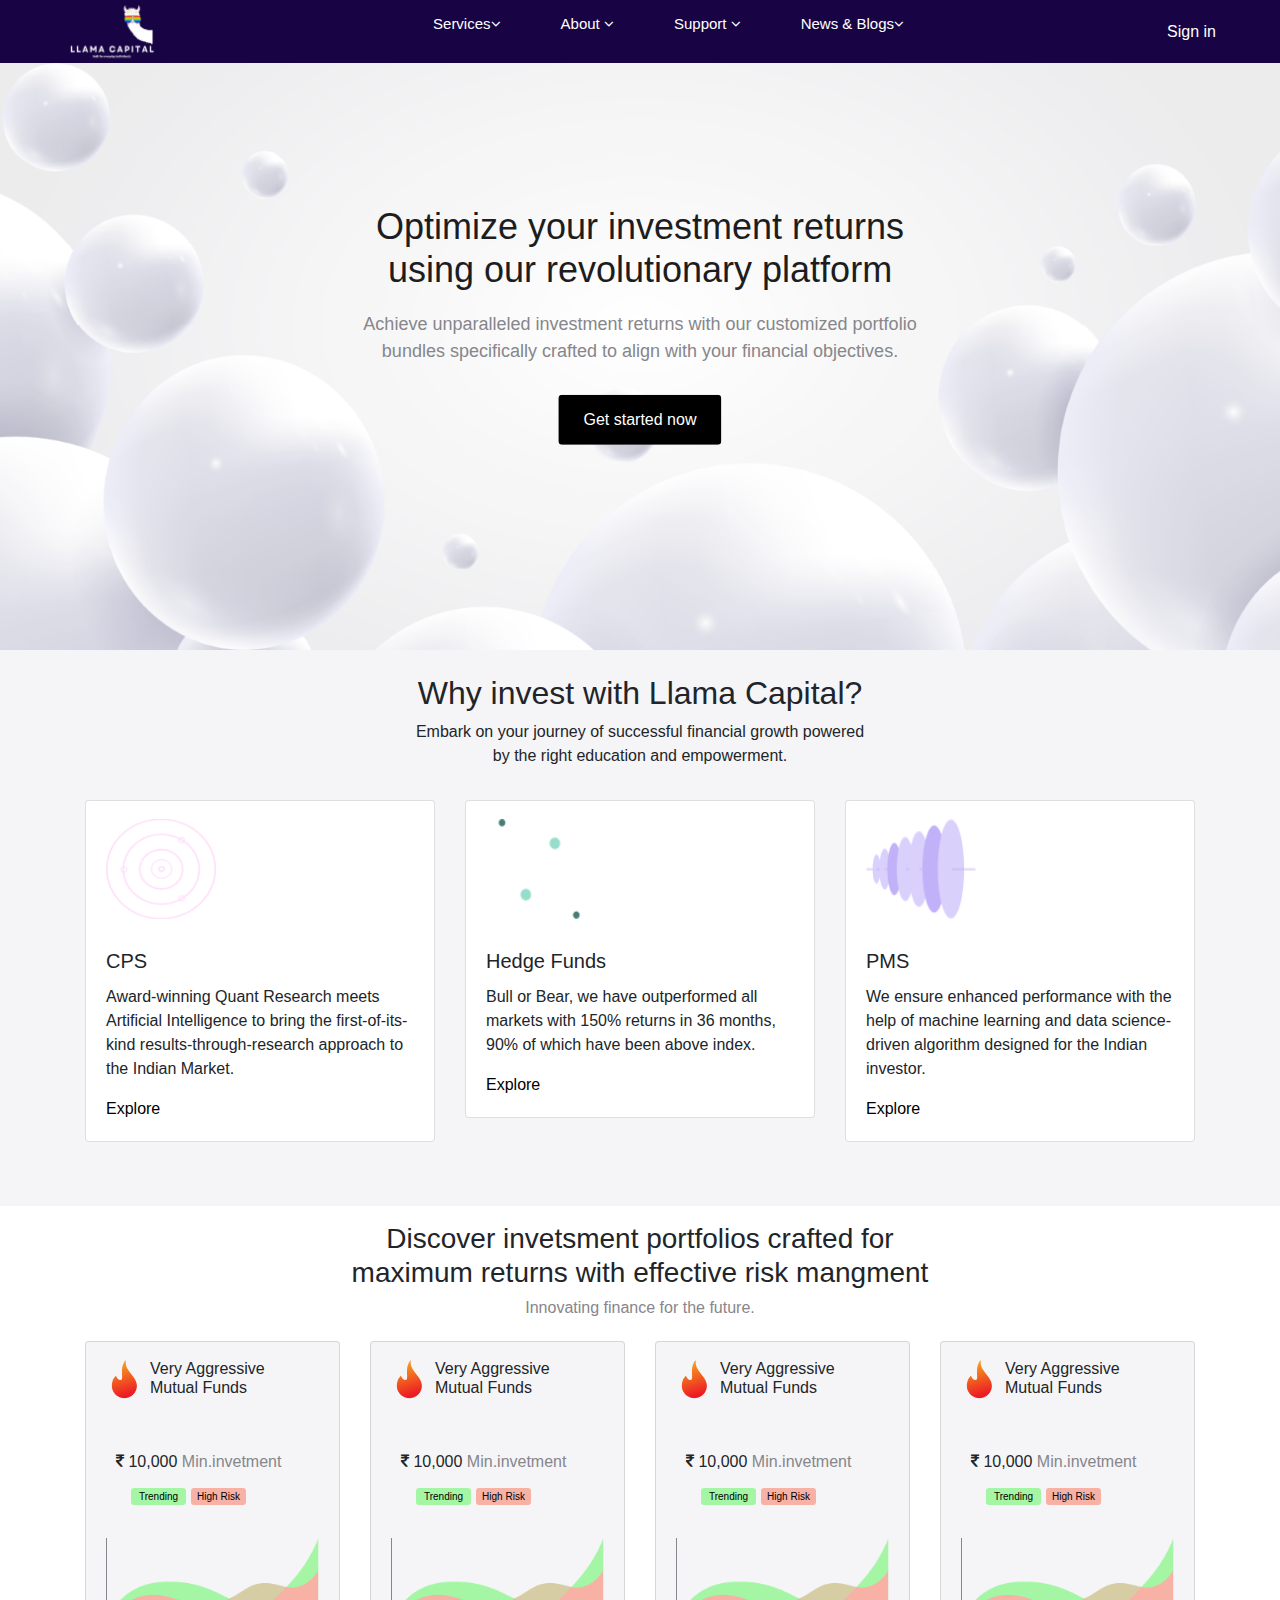
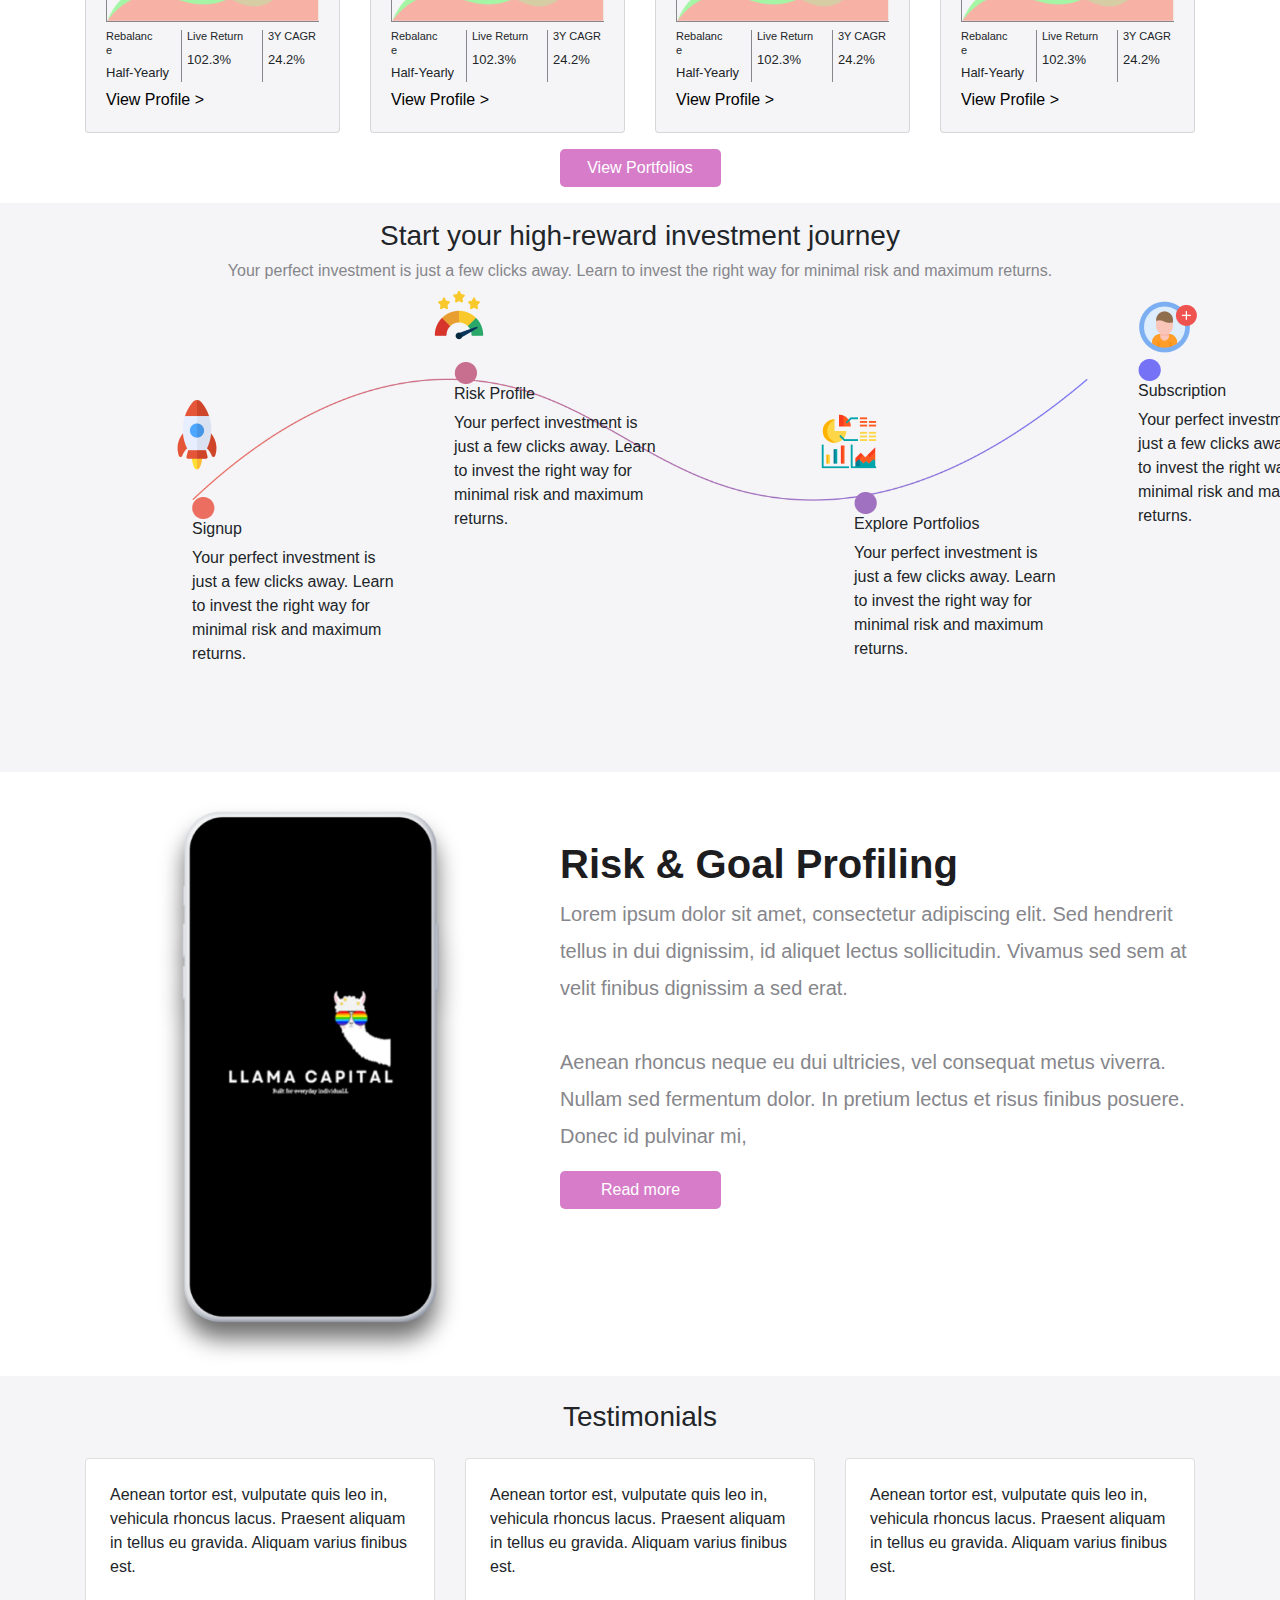
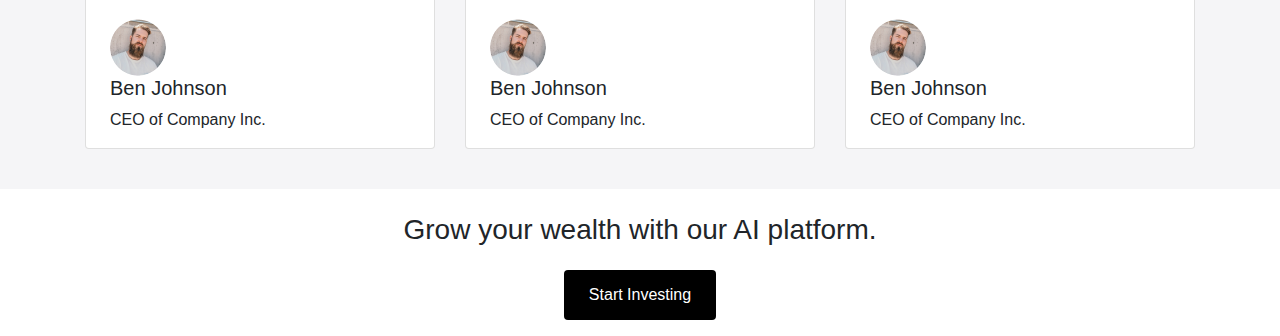
==== index.html @ 23dd1430 "Update index.html" ====
<!doctype html>
<html lang="en">

<head>
    <meta charset="utf-8">
    <meta name="viewport" content="width=device-width, initial-scale=1">
    <title>Lama</title>
    <!-- style -->
    <link rel="stylesheet" href="./assets/styling/bootstrap.css">
    <link rel="stylesheet" href="./assets/styling/style.css">
    <!-- java script -->
    <script src="./assets/styling/script.js"></script>
    <!-- font awesome -->
    <link rel="stylesheet" href="https://cdnjs.cloudflare.com/ajax/libs/font-awesome/4.7.0/css/font-awesome.min.css">
</head>

<body>
    <!-- ======= Header ======= -->
    <header class="header">
        <div class="menu-bar">
            <div class="logo">
                <img src="./assets/images/yellow logo.png" />
            </div>
            <ul class="menu-list">
                <li><a href="#">Services<i class="fa fa-angle-down"></i></a>
                    <div class="dropdown-menu">
                        <ul>
                            <li><a href="#">Pricing</a></li>
                            <li><a href="#">Portfolio</a></li>
                            <li><a href="#">News &amp; Blogs</a></li>
                        </ul>
                    </div>
                </li>
                <li><a href="#">About <i class="fa fa-angle-down"></i></a>
                    <div class="dropdown-menu">
                        <ul>
                            <li><a href="#">Pricing</a></li>
                            <li><a href="#">Portfolio</a></li>
                            <li><a href="#">News &amp; Blogs</a></li>
                        </ul>
                    </div>
                </li>
                <li><a href="#">Support <i class="fa fa-angle-down"></i></a>
                    <div class="dropdown-menu">
                        <ul>
                            <li><a href="#">Pricing</a></li>
                            <li><a href="#">Portfolio</a></li>
                            <li><a href="#">News &amp; Blogs</a></li>
                        </ul>
                    </div>
                </li>
                <li><a href="#">News &amp; Blogs<i class="fa fa-angle-down"></i></a></li>
            </ul>
            <a href="#" style="color: white;">Sign in</a>
        </div>
    </header>
    <!-- hero section -->
    <section class="hero">
        <div class="hero-background">
            <img src="./assets/images/BG.png" alt="">
        </div>
        <div class="hero-content">
            <h1>Optimize your investment returns <br> using our revolutionary platform</h1>
            <p>Achieve unparalleled investment returns with our customized portfolio <br> bundles specifically crafted
                to align with your financial objectives.</p>
            <a href="#" class="btn">Get started now</a>
        </div>
    </section>

    <section id="invest-section">
        <div class="container  pb-5">
            <div class="row">
                <div class="col-md-12 pt-4">
                    <h2 class="section-head text-center">Why invest with Llama Capital?</h2>
                    <p class="text-center">Embark on your journey of successful financial growth powered <br> by the
                        right education and empowerment.</p>
                </div>
                <div class="col-sm-6 col-lg-4 pt-3 pb-3">
                    <div class="card">
                        <img src="./assets/images/Vector.png" class="card-img-top" alt="...">
                        <div class="card-body pt-5">
                            <h5 class="card-title">CPS</h5>
                            <p class="card-text">Award-winning Quant Research meets
                                Artificial Intelligence to bring the first-of-its-
                                kind results-through-research approach to
                                the Indian Market.</p>
                            <a href="#">Explore</a>
                        </div>
                    </div>
                </div>
                <div class="col-sm-6 col-lg-4 pt-3 pb-3">
                    <div class="card">
                        <img src="./assets/images/Vector (1).png" class="card-img-top" alt="...">
                        <div class="card-body pt-5">
                            <h5 class="card-title">Hedge Funds</h5>
                            <p class="card-text">Bull or Bear, we have outperformed all
                                markets with 150% returns in 36 months,
                                90% of which have been above index.</p>
                            <a href="./try11.html">Explore</a>
                        </div>
                    </div>
                </div>
                <div class="col-sm-6 col-lg-4  pt-3 pb-3">
                    <div class="card">
                        <img src="./assets/images/Vector (2).png" class="card-img-top" alt="...">
                        <div class="card-body pt-5">
                            <h5 class="card-title">PMS</h5>
                            <p class="card-text">We ensure enhanced performance with the
                                help of machine learning and data science-
                                driven algorithm designed for the Indian
                                investor.</p>
                            <a href="#">Explore</a>
                        </div>
                    </div>
                </div>
            </div>
    </section>

    <section>
        <div class="container pb-3">
            <div class="row">
                <div class="col-12 pt-3">
                    <h3 class="text-center">Discover invetsment portfolios crafted for <br> maximum returns with
                        effective risk mangment</h3>
                    <h6 class="text-center" style="font-weight: lighter; color: #86868B;">Innovating finance for the
                        future.</h6>
                </div>

                <div class=" col-sm-6 col-lg-3 pt-3 pb-3">
                    <div class="card" style="background-color: #F5F5F7;">
                        <div class="fire-section">
                            <img style="height: auto; padding-left: 25px; padding-top: 17px;"
                                src="./assets/images/fire.png" alt="">
                            <div class="fire-section-text" style="position: relative;padding-left: 64px;top: -40px;">
                                <h6>Very Aggressive</h6>
                                <span style="position: relative;bottom: 10px;">Mutual Funds</span>
                            </div>
                        </div>
                        <div class="indian-rupee" style="padding-left: 30px;padding-bottom: 20px;">
                            <i class="fa fa-rupee"></i>
                            <span>10,000</span>
                            <span style="color: #86868B;">Min.invetment</span>
                        </div>
                        <div class="card-body">
                            <div class="btn-group" style="position: relative; left: 25px; bottom: 30px; ">
                                <button
                                    style="width: 55px ;height: 17px; border-radius: 3px ; border: none;font-size: 10px; background-color: #A4F6A5;">Trending</button>
                                <button
                                    style="width: 55px ;height: 17px; border-radius: 3px ; border: none;font-size: 10px;background-color: #F8B1A5; margin-left: 5px;">High
                                    Risk</button>
                            </div>
                            <div class="img-wrapper">
                                <img style="height: auto;width: 100%; border-left: 1px solid #86868B; border-bottom:1px solid #86868B ;"
                                    src="./assets/images/graph.png" alt="">
                            </div>
                            <div class="row pt-2">
                                <div class="col-4 description">
                                    <h6 style="font-size: 11px;">Rebalance</h6>
                                    <h6 style="font-size: 13px; white-space: nowrap;">Half-Yearly</h6>
                                </div>
                                <div class="col-4 description">
                                    <h6 style="font-size: 11px; white-space: nowrap;">Live Return</h6>
                                    <h6 style="font-size: 13px; white-space: nowrap;">102.3%</h6>
                                </div>
                                <div class="col-4 description">
                                    <h6 style="font-size: 11px;">3Y CAGR</h6>
                                    <h6 style="font-size: 13px; white-space: nowrap;">24.2%</h6>
                                </div>
                            </div>
                            <div class="profile-wrapper">
                                <a href="#">View Profile ></a>
                            </div>
                        </div>
                    </div>
                </div>
                <div class=" col-sm-6 col-lg-3 pt-3 pb-3">
                    <div class="card" style="background-color: #F5F5F7;">
                        <div class="fire-section">
                            <img style="height: auto; padding-left: 25px; padding-top: 17px;"
                                src="./assets/images/fire.png" alt="">
                            <div class="fire-section-text" style="position: relative;padding-left: 64px;top: -40px;">
                                <h6>Very Aggressive</h6>
                                <span style="position: relative;bottom: 10px;">Mutual Funds</span>
                            </div>
                        </div>
                        <div class="indian-rupee" style="padding-left: 30px;padding-bottom: 20px;">
                            <i class="fa fa-rupee"></i>
                            <span>10,000</span>
                            <span style="color: #86868B;">Min.invetment</span>
                        </div>
                        <div class="card-body">
                            <div class="btn-group" style="position: relative; left: 25px; bottom: 30px; ">
                                <button
                                    style="width: 55px ;height: 17px; border-radius: 3px ; border: none;font-size: 10px; background-color: #A4F6A5;">Trending</button>
                                <button
                                    style="width: 55px ;height: 17px; border-radius: 3px ; border: none;font-size: 10px;background-color: #F8B1A5; margin-left: 5px;">High
                                    Risk</button>
                            </div>
                            <div class="img-wrapper">
                                <img style="height: auto;width: 100%; border-left: 1px solid #86868B; border-bottom:1px solid #86868B ;"
                                    src="./assets/images/graph.png" alt="">
                            </div>
                            <div class="row pt-2">
                                <div class="col-4 description">
                                    <h6 style="font-size: 11px;">Rebalance</h6>
                                    <h6 style="font-size: 13px; white-space: nowrap;">Half-Yearly</h6>
                                </div>
                                <div class="col-4 description">
                                    <h6 style="font-size: 11px; white-space: nowrap;">Live Return</h6>
                                    <h6 style="font-size: 13px; white-space: nowrap;">102.3%</h6>
                                </div>
                                <div class="col-4 description">
                                    <h6 style="font-size: 11px;">3Y CAGR</h6>
                                    <h6 style="font-size: 13px; white-space: nowrap;">24.2%</h6>
                                </div>
                            </div>
                            <div class="profile-wrapper">
                                <a href="#">View Profile ></a>
                            </div>
                        </div>
                    </div>
                </div>
                <div class=" col-sm-6 col-lg-3 pt-3 pb-3">
                    <div class="card" style="background-color: #F5F5F7;">
                        <div class="fire-section">
                            <img style="height: auto; padding-left: 25px; padding-top: 17px;"
                                src="./assets/images/fire.png" alt="">
                            <div class="fire-section-text" style="position: relative;padding-left: 64px;top: -40px;">
                                <h6>Very Aggressive</h6>
                                <span style="position: relative;bottom: 10px;">Mutual Funds</span>
                            </div>
                        </div>
                        <div class="indian-rupee" style="padding-left: 30px;padding-bottom: 20px;">
                            <i class="fa fa-rupee"></i>
                            <span>10,000</span>
                            <span style="color: #86868B;">Min.invetment</span>
                        </div>
                        <div class="card-body">
                            <div class="btn-group" style="position: relative; left: 25px; bottom: 30px; ">
                                <button
                                    style="width: 55px ;height: 17px; border-radius: 3px ; border: none;font-size: 10px; background-color: #A4F6A5;">Trending</button>
                                <button
                                    style="width: 55px ;height: 17px; border-radius: 3px ; border: none;font-size: 10px;background-color: #F8B1A5; margin-left: 5px;">High
                                    Risk</button>
                            </div>
                            <div class="img-wrapper">
                                <img style="height: auto;width: 100%; border-left: 1px solid #86868B; border-bottom:1px solid #86868B ;"
                                    src="./assets/images/graph.png" alt="">
                            </div>
                            <div class="row pt-2">
                                <div class="col-4 description">
                                    <h6 style="font-size: 11px;">Rebalance</h6>
                                    <h6 style="font-size: 13px; white-space: nowrap;">Half-Yearly</h6>
                                </div>
                                <div class="col-4 description">
                                    <h6 style="font-size: 11px; white-space: nowrap;">Live Return</h6>
                                    <h6 style="font-size: 13px; white-space: nowrap;">102.3%</h6>
                                </div>
                                <div class="col-4 description">
                                    <h6 style="font-size: 11px;">3Y CAGR</h6>
                                    <h6 style="font-size: 13px; white-space: nowrap;">24.2%</h6>
                                </div>
                            </div>
                            <div class="profile-wrapper">
                                <a href="#">View Profile ></a>
                            </div>
                        </div>
                    </div>
                </div>
                <div class=" col-sm-6 col-lg-3 pt-3 pb-3">
                    <div class="card" style="background-color: #F5F5F7;">
                        <div class="fire-section">
                            <img style="height: auto; padding-left: 25px; padding-top: 17px;"
                                src="./assets/images/fire.png" alt="">
                            <div class="fire-section-text" style="position: relative;padding-left: 64px;top: -40px;">
                                <h6>Very Aggressive</h6>
                                <span style="position: relative;bottom: 10px;">Mutual Funds</span>
                            </div>
                        </div>
                        <div class="indian-rupee" style="padding-left: 30px;padding-bottom: 20px;">
                            <i class="fa fa-rupee"></i>
                            <span>10,000</span>
                            <span style="color: #86868B;">Min.invetment</span>
                        </div>
                        <div class="card-body">
                            <div class="btn-group" style="position: relative; left: 25px; bottom: 30px; ">
                                <button
                                    style="width: 55px ;height: 17px; border-radius: 3px ; border: none;font-size: 10px; background-color: #A4F6A5;">Trending</button>
                                <button
                                    style="width: 55px ;height: 17px; border-radius: 3px ; border: none;font-size: 10px;background-color: #F8B1A5; margin-left: 5px;">High
                                    Risk</button>
                            </div>
                            <div class="img-wrapper">
                                <img style="height: auto;width: 100%; border-left: 1px solid #86868B; border-bottom:1px solid #86868B ;"
                                    src="./assets/images/graph.png" alt="">
                            </div>
                            <div class="row pt-2">
                                <div class="col-4 description">
                                    <h6 style="font-size: 11px;">Rebalance</h6>
                                    <h6 style="font-size: 13px; white-space: nowrap;">Half-Yearly</h6>
                                </div>
                                <div class="col-4 description">
                                    <h6 style="font-size: 11px; white-space: nowrap;">Live Return</h6>
                                    <h6 style="font-size: 13px; white-space: nowrap;">102.3%</h6>
                                </div>
                                <div class="col-4 description">
                                    <h6 style="font-size: 11px;">3Y CAGR</h6>
                                    <h6 style="font-size: 13px; white-space: nowrap;">24.2%</h6>
                                </div>
                            </div>
                            <div class="profile-wrapper">
                                <a href="#">View Profile ></a>
                            </div>
                        </div>
                    </div>
                </div>
                <div class="col-12 d-flex justify-content-center">
                    <button type="button"
                        style="background-color: #D67CC9;width: 161px;height: 38px ;border: none;border-radius: 5px; color: white;">View
                        Portfolios</button>
                </div>
            </div>
        </div>
    </section>

    <section id="graph-section">
        <div class="container-fluid p-">
            <div class="col-12 pt-3">
                <h3 class="text-center">Start your high-reward investment journey</h3>
                <h6 class="text-center" style="font-weight: lighter; color: #86868B;">Your perfect investment is just a
                    few clicks away. Learn to invest the right way for minimal risk and maximum returns.</h6>
            </div>
            <div class="row">
                <!-- <div class="col-12"> -->
                    <div class="graph-wrapper pt-5 pb-5 text-center" style=" display: inline-block;position:relative;top:42px;">
                        <img style="width: 70%;height: auto;" src="./assets/images/stroke.png" alt="">
                    </div>
                <div class="img-description" style="position: relative;bottom: 90px;left:192px;">
                    <img style="position: relative;bottom: 20px;right: 34px;" src="./assets/images/rocket1.png" alt="">
                    <br>
                    <img src="./assets/images/dot1.png" alt="">
                    <h6>Signup</h6>
                    <p style="width: 211px;">Your perfect investment is just a few clicks away. Learn to invest the
                        right way for minimal risk and maximum returns.</p>
                </div>
                <div class="img-description1" style="position: relative;bottom: 197px;left:243px;">
                    <img style="position: relative;bottom: 20px;right: 20px;" src="./assets/images/feedback.png" alt="">
                    <br>
                    <img src="./assets/images/dot2.png" alt="">
                    <h6>Risk Profile</h6>
                    <p style="width: 211px;">Your perfect investment is just a few clicks away. Learn to invest the
                        right way for minimal risk and maximum returns.</p>
                </div>
                <div class="img-description2" style="position: relative;bottom: 75px;left:432px;">
                    <img style="position: relative;bottom: 20px;right: 34px;" src="./assets/images/analysis.png" alt="">
                    <br>
                    <img src="./assets/images/dot3.png" alt="">
                    <h6>Explore Portfolios</h6>
                    <p style="width: 211px;">Your perfect investment is just a few clicks away. Learn to invest the
                        right way for minimal risk and maximum returns.</p>
                </div>
                <div class="img-description3" style="position: relative;bottom: 210px;left:505px;">
                    <img src="./assets/images/follow.png" alt="">
                    <br>
                    <img src="./assets/images/dot4.png" alt="">
                    <h6>Subscription</h6>
                    <p style="width: 211px;">Your perfect investment is just a few clicks away. Learn to invest the
                        right way for minimal risk and maximum returns.</p>
                </div>
                <!-- </div> -->
            </div>




        </div>
    </section>


    <section id="mobile-section">
        <div class="container">
            <div class="row">
                <div class="col-sm-12 col-md-5">
                    <img class="mobile-img" src="./assets/images/mobile.png" alt="">
                </div>
                <div class="col-sm-12 col-md-7 pt-5">
                    <h3 style="font-weight: bold; font-size: 40px; color: #1D1D1F;">Risk & Goal Profiling</h3>
                    <p style="font-size: 20px ; line-height: 37px; color: #86868B;">Lorem ipsum dolor sit amet,
                        consectetur adipiscing elit. Sed hendrerit tellus in dui dignissim, id aliquet lectus
                        sollicitudin. Vivamus sed sem at velit finibus dignissim a sed erat. <br><br>
                        Aenean rhoncus neque eu dui ultricies, vel consequat metus viverra. Nullam sed fermentum dolor.
                        In pretium lectus et risus finibus posuere. Donec id pulvinar mi,</p>
                    <button type="button"
                        style="background-color: #D67CC9;width: 161px;height: 38px ;border: none;border-radius: 5px; color: white;">Read
                        more</button>
                </div>
            </div>
        </div>
    </section>
    <!-- <hr> -->
    <!-- Testimonials section -->
    <section id="Testimonials-section" style="background-color: #F5F5F7;">
        <div class="container">
            <div class="col-12 pt-4">
                <h3 class="text-center">Testimonials</h3>
            </div>
            <div class="row pb-4">
                <div class="col-sm-6 col-md-4 pt-3 pb-3">
                    <div class="card" style="background-color: #FFFFFF;">
                        <div class="box">
                            <p class="description p-4">Aenean tortor est, vulputate quis leo in, vehicula rhoncus lacus.
                                Praesent aliquam in tellus eu gravida. Aliquam varius finibus est.</p>
                        </div>
                        <div class="author pl-4"><img class="rounded-circle" src="./assets/images/Ellipse 1.png">
                            <h5 class="namep-4">Ben Johnson</h5>
                            <p class="titlep-4">CEO of Company Inc.</p>
                        </div>
                    </div>
                </div>
                <div class="col-sm-6 col-md-4 pt-3 pb-3">
                    <div class="card" style="background-color: #FFFFFF;">
                        <div class="box">
                            <p class="description p-4">Aenean tortor est, vulputate quis leo in, vehicula rhoncus lacus.
                                Praesent aliquam in tellus eu gravida. Aliquam varius finibus est.</p>
                        </div>
                        <div class="author pl-4"><img class="rounded-circle" src="./assets/images/Ellipse 1.png">
                            <h5 class="namep-4">Ben Johnson</h5>
                            <p class="titlep-4">CEO of Company Inc.</p>
                        </div>
                    </div>
                </div>
                <div class="col-sm-6 col-md-4 pt-3 pb-3">
                    <div class="card" style="background-color: #FFFFFF;">
                        <div class="box">
                            <p class="description p-4">Aenean tortor est, vulputate quis leo in, vehicula rhoncus lacus.
                                Praesent aliquam in tellus eu gravida. Aliquam varius finibus est.</p>
                        </div>
                        <div class="author pl-4"><img class="rounded-circle" src="./assets/images/Ellipse 1.png">
                            <h5 class="namep-4">Ben Johnson</h5>
                            <p class="titlep-4">CEO of Company Inc.</p>
                        </div>
                    </div>
                </div>
            </div>
        </div>
    </section>

    <section>
        <div class="container-fluid">
            <div class="row">
                <div class="col-12 pt-4">
                    <h3 class="text-center">Grow your wealth with our AI platform.</h3>
                    <div class="text-center pt-3 pb-3">
                        <button type="button" class="btn ">Start Investing</button>
                    </div>
                </div>
            </div>
        </div>
    </section>
</body>

<!-- <script src="https://cdnjs.cloudflare.com/ajax/libs/jquery/3.2.1/jquery.min.js"></script>
<script src="https://cdnjs.cloudflare.com/ajax/libs/twitter-bootstrap/4.1.3/js/bootstrap.bundle.min.js"></script> -->
<!-- <script src="https://cdn.jsdelivr.net/npm/bootstrap@5.3.0/dist/js/bootstrap.bundle.min.js" integrity="sha384-geWF76RCwLtnZ8qwWowPQNguL3RmwHVBC9FhGdlKrxdiJJigb/j/68SIy3Te4Bkz" crossorigin="anonymous"></script> -->
</body>

</html>
---- assets/styling/style.css ----
* {
  padding: 0;
  margin: 0;
  box-sizing: border-box;
}
/* navbar */

.header {
  background-color: #180344;
  /* box-shadow: 1px 1px 4px 0 rgba(0,0,0,.1); */
  position: fixed;
  width: 100%;
  z-index: 3;
}

.logo {
  margin-bottom: 60px;
  top: 0;
  right: 0;
  margin-right: 10px;
  height: 3px;
}

.menu-bar {
  background-color: #180444;
  /* height: 50px; */
  width: 100%;
  display: flex;
  justify-content: space-between;
  align-items: center;
  padding: 0 5%;
  position: relative;
}

.menu-bar ul {
  list-style: none;
  display: flex;
}

.menu-bar ul li {
  /* width: 120px; */
  padding: 10px 30px;
  /* text-align: center; */
  position: relative;
}

.menu-bar ul li a {
  font-size: 15px;
  color: white;
  text-decoration: none;
  transition: all 0.3s;
}

.menu-bar ul li a:hover {
  /* color: var(--color-primary); */
}

.fas {
  float: right;
  margin-left: 10px;
  padding-top: 3px;
}

/* dropdown menu style */
.dropdown-menu {
  display: none;
  background-color: black;
}

.menu-bar ul li:hover .dropdown-menu {
  display: block;
  position: absolute;
  left: 0;
  top: 100%;
  background-color: #180444;
}

.menu-bar ul li:hover .dropdown-menu ul {
  display: block;
  margin: 10px;
}

.menu-bar ul li:hover .dropdown-menu ul li {
  width: 150px;
  padding: 10px;
}

.dropdown-menu-1 {
  display: none;
}

.dropdown-menu ul li:hover .dropdown-menu-1 {
  display: block;
  position: absolute;
  left: 150px;
  top: 0;
  background-color: black;
}

/* hero section */
.hero {
  position: relative;
  height: 650px;
  overflow: hidden;
}

.hero-background {
  position: absolute;
  top: 0;
  left: 0;
  width: 100%;
  height: 100%;
  z-index: -1;
}

.hero-background img {
  object-fit: cover;
  object-position: center;
  width: 100%;
  height: 100%;
  opacity: 0.9;
}

.hero-content {
  position: absolute;
  top: 50%;
  left: 50%;
  transform: translate(-50%, -50%);
  text-align: center;
  color: white;
}

.hero-content h1 {
  font-size: 36px;
  margin-bottom: 20px;
  color: #1d1d1f;
}

.hero-content p {
  font-size: 18px;
  margin-bottom: 30px;
  color: #86868b;
}

.btn {
  padding: 12px 24px;
  background-color: black;
  color: white;
  text-decoration: none;
  border-radius: 4px;
  transition: background-color 0.3s;
}

.btn:hover {
  color: white;
}

/* invest section */

#invest-section {
  background-color: #F5F5F7;
}
.card-img-top {
  height: 100px;
  width: 110px;
  position: relative;
  left: 20px;
  top: 18px;
  right: 217px;
}
.card-body a {
  color: black;
}

/* second card container */
.vl {
  border-left: 1px dotted #dadada;
  height: 100px;
}
.container {
  display: flex;
  flex-wrap: wrap;
}

.row .description {
  position: relative;
  /* padding-right: 10px;  */
}

.row .description:not(:last-child)::after {
  content: "";
  position: absolute;
  top: 0;
  right: -10px;
  /* left: 10px; */
  height: 90%;
  width: 1px; /* Width of the vertical line */
  background-color: #86868b; /* Color of the vertical line */
}

/* graph section */
#graph-section{
  background-color: #F5F5F7;
  /* height: 100vh; */
}















/* mobile section */
#mobile-section{
  background-color: #FFFFFF;
  padding-top: 20px;
}


/* media queries */
@media (min-width: 1000px){
  .mobile-img{
    margin-left: 65px;
  }
}

/* testimonials */
#Testimonials-section{
  background-color: #F5F5F7;
  height: auto;
}


.testimonials-clean h2 {
  font-weight:bold;
  margin-bottom:40px;
  padding-top:40px;
  color:inherit;
}
.item{
  background-color: #FFFFFF;
}

@media (max-width:767px) {
  .testimonials-clean h2 {
    margin-bottom:25px;
    padding-top:25px;
    font-size:24px;
  }
}


.testimonials-clean .people {
  padding:50px 0 20px;
}

.testimonials-clean .item {
  margin-bottom:32px;
}

@media (min-width:768px) {
  .testimonials-clean .item {
    height:220px;
  }
}

.testimonials-clean .item .author {
  margin-top:28px;
  padding-left:25px;
}

.testimonials-clean .item .name {
  font-weight:bold;
  margin-bottom:2px;
  color:inherit;
}

.testimonials-clean .item .title {
  font-size:13px;
  color:#9da9ae;
}

.testimonials-clean .item .description {
  font-size:15px;
  margin-bottom:0;
}

.testimonials-clean .item img {
  max-width:40px;
  float:left;
  margin-right:12px;
  margin-top:-5px;
}
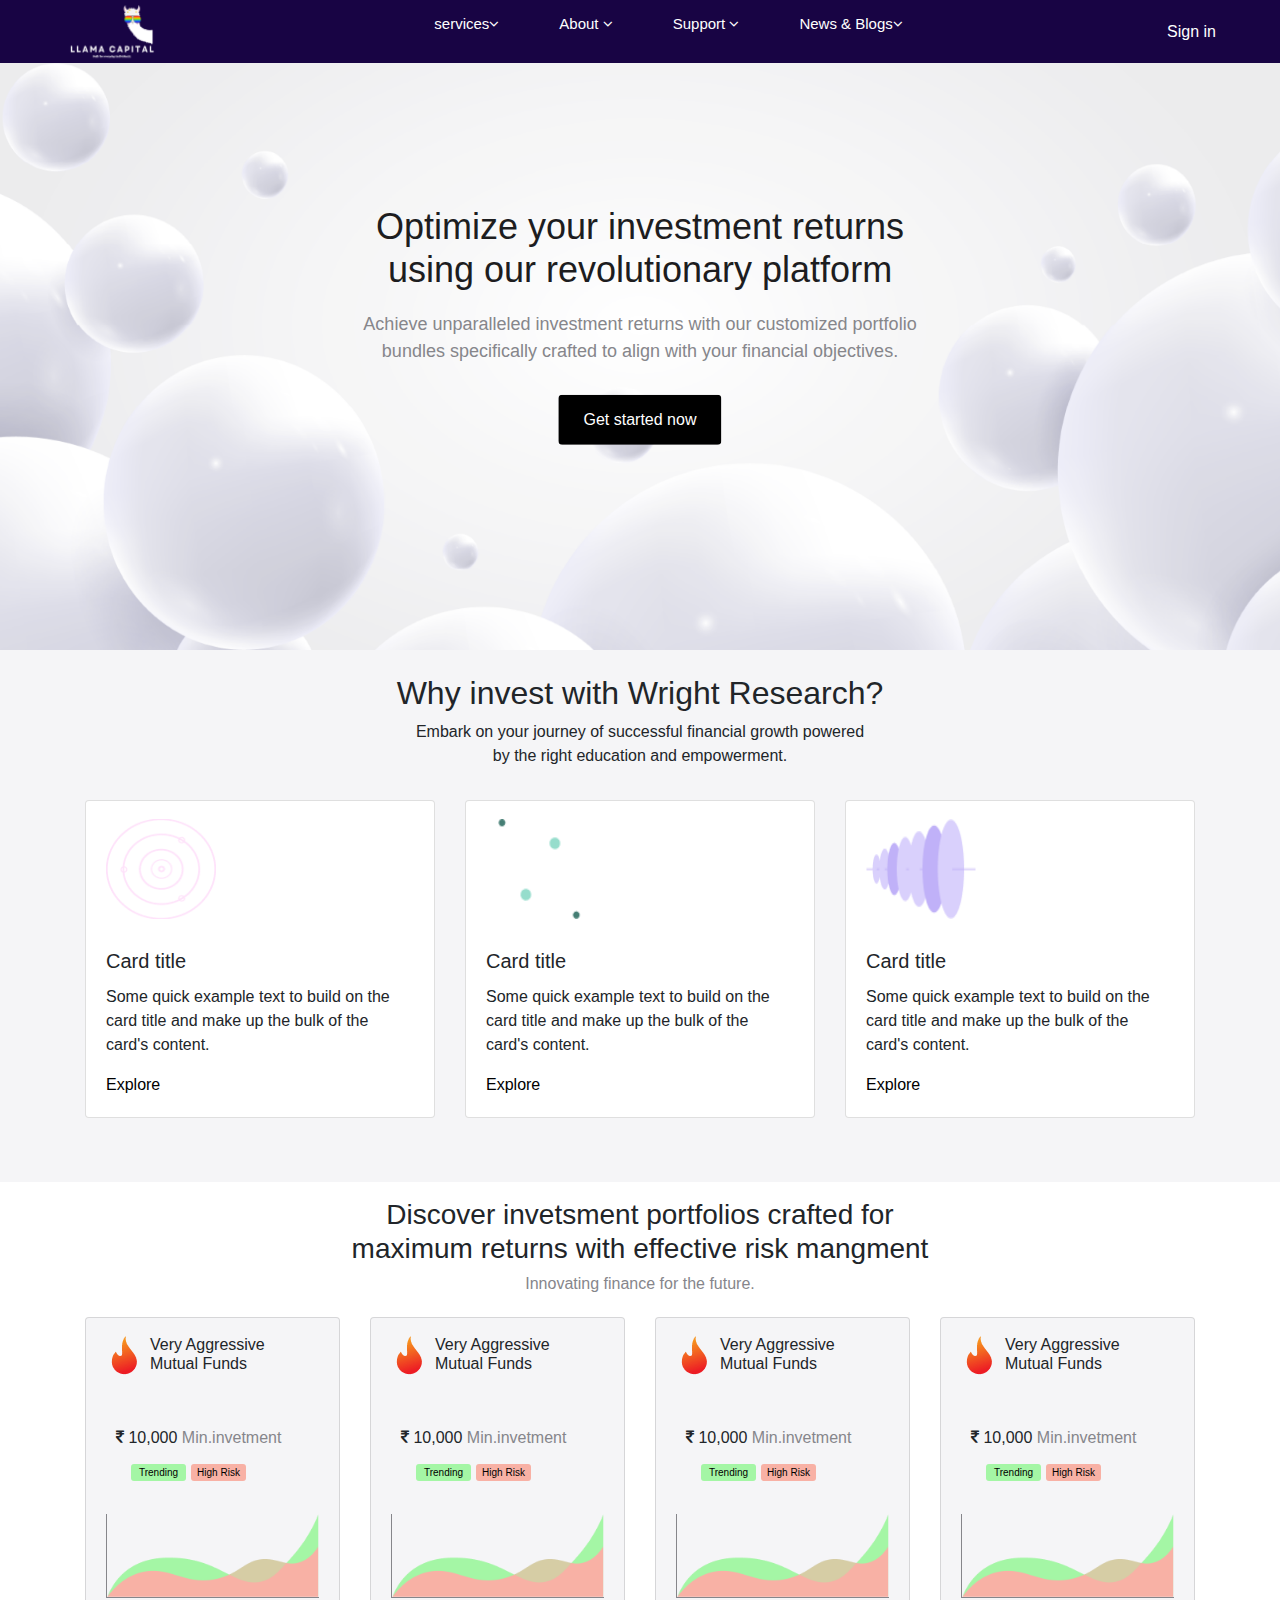
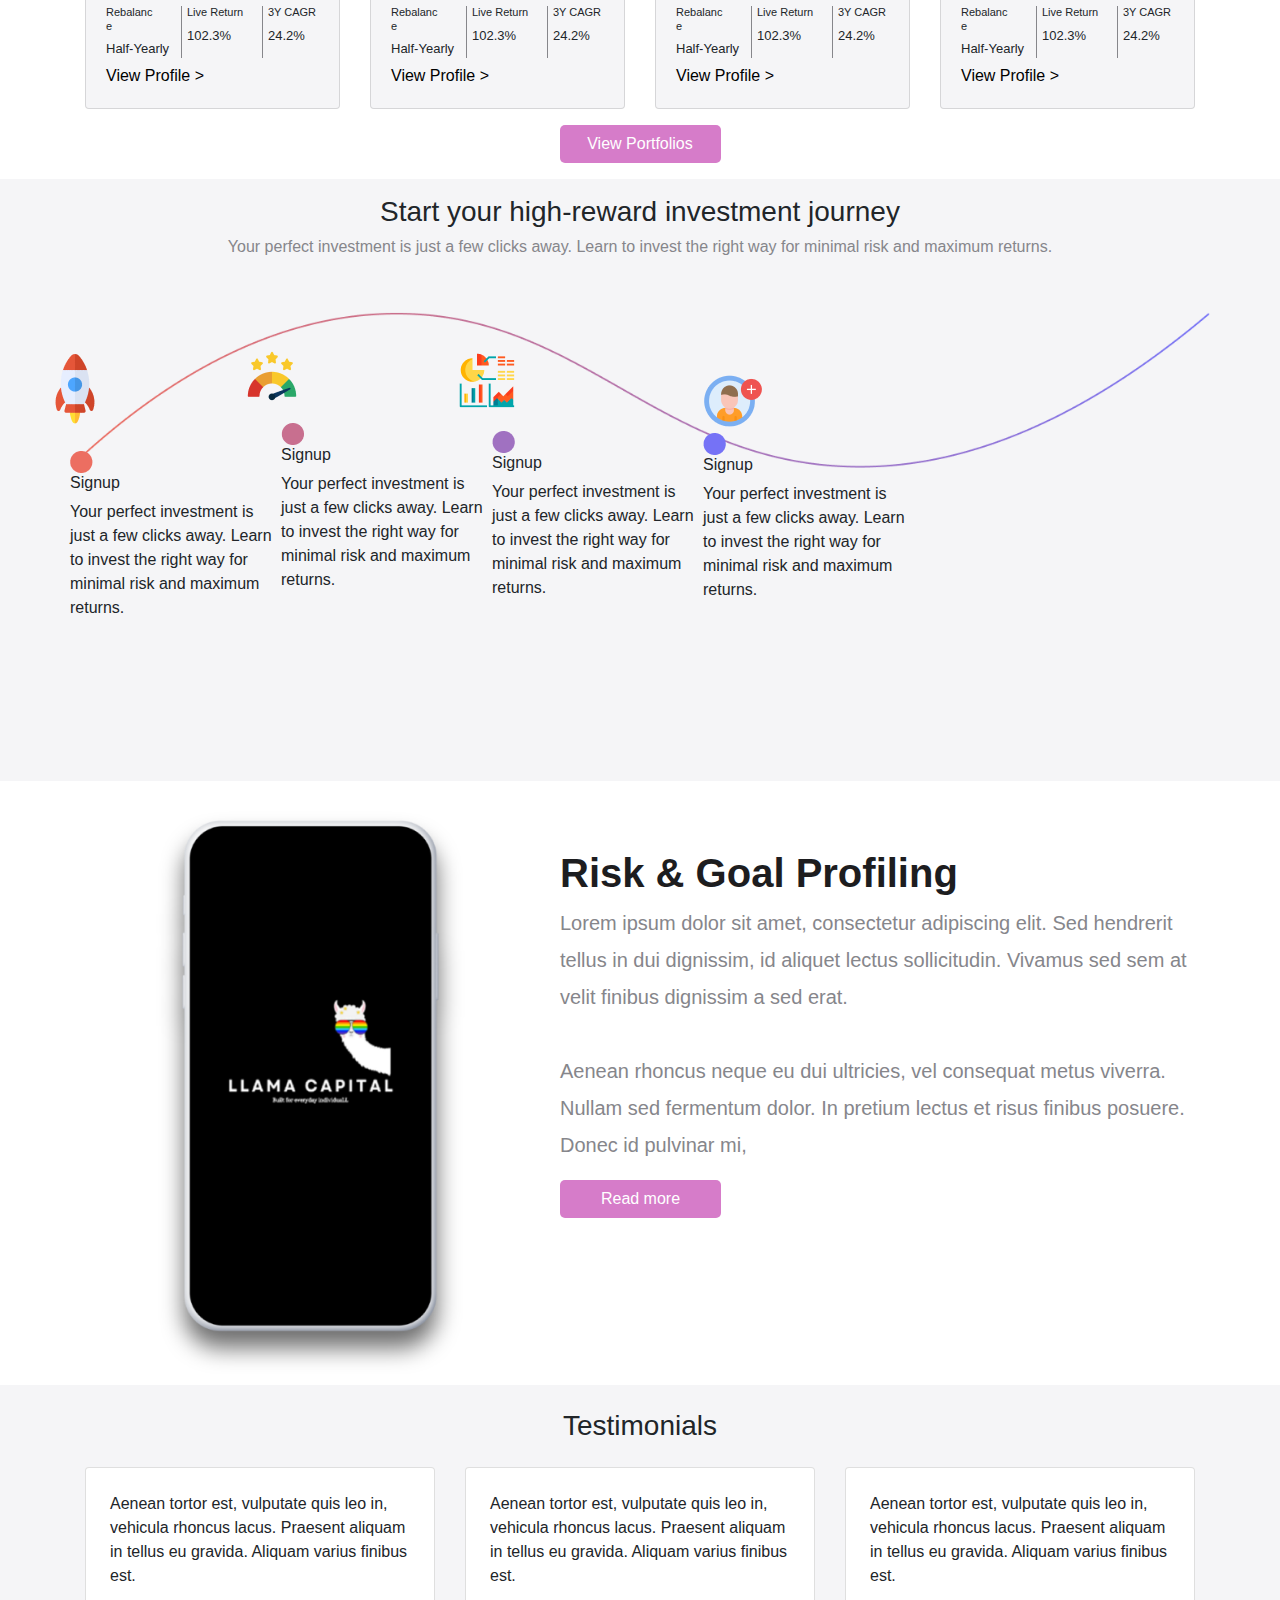
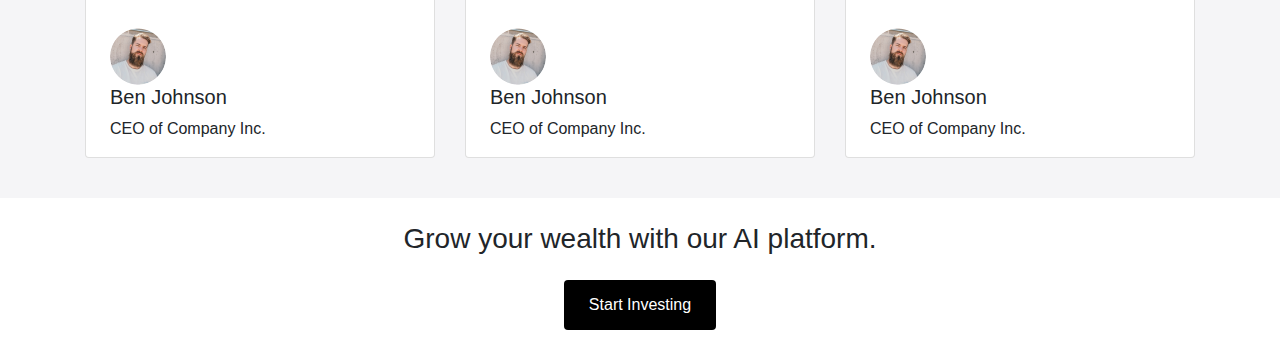
==== commit 5900c663: "Add files via upload" ====
--- a/index.html
+++ b/index.html
@@ -22,7 +22,7 @@
                 <img src="./assets/images/yellow logo.png" />
             </div>
             <ul class="menu-list">
-                <li><a href="#">Services<i class="fa fa-angle-down"></i></a>
+                <li><a href="#">services<i class="fa fa-angle-down"></i></a>
                     <div class="dropdown-menu">
                         <ul>
                             <li><a href="#">Pricing</a></li>
@@ -71,7 +71,7 @@
         <div class="container  pb-5">
             <div class="row">
                 <div class="col-md-12 pt-4">
-                    <h2 class="section-head text-center">Why invest with Llama Capital?</h2>
+                    <h2 class="section-head text-center">Why invest with Wright Research?</h2>
                     <p class="text-center">Embark on your journey of successful financial growth powered <br> by the
                         right education and empowerment.</p>
                 </div>
@@ -79,12 +79,10 @@
                     <div class="card">
                         <img src="./assets/images/Vector.png" class="card-img-top" alt="...">
                         <div class="card-body pt-5">
-                            <h5 class="card-title">CPS</h5>
-                            <p class="card-text">Award-winning Quant Research meets
-                                Artificial Intelligence to bring the first-of-its-
-                                kind results-through-research approach to
-                                the Indian Market.</p>
-                            <a href="#">Explore</a>
+                            <h5 class="card-title">Card title</h5>
+                            <p class="card-text">Some quick example text to build on the card title and make up the bulk
+                                of the card's content.</p>
+                            <a href="./cps.html">Explore</a>
                         </div>
                     </div>
                 </div>
@@ -92,11 +90,10 @@
                     <div class="card">
                         <img src="./assets/images/Vector (1).png" class="card-img-top" alt="...">
                         <div class="card-body pt-5">
-                            <h5 class="card-title">Hedge Funds</h5>
-                            <p class="card-text">Bull or Bear, we have outperformed all
-                                markets with 150% returns in 36 months,
-                                90% of which have been above index.</p>
-                            <a href="./try11.html">Explore</a>
+                            <h5 class="card-title">Card title</h5>
+                            <p class="card-text">Some quick example text to build on the card title and make up the bulk
+                                of the card's content.</p>
+                            <a href="#">Explore</a>
                         </div>
                     </div>
                 </div>
@@ -104,11 +101,9 @@
                     <div class="card">
                         <img src="./assets/images/Vector (2).png" class="card-img-top" alt="...">
                         <div class="card-body pt-5">
-                            <h5 class="card-title">PMS</h5>
-                            <p class="card-text">We ensure enhanced performance with the
-                                help of machine learning and data science-
-                                driven algorithm designed for the Indian
-                                investor.</p>
+                            <h5 class="card-title">Card title</h5>
+                            <p class="card-text">Some quick example text to build on the card title and make up the bulk
+                                of the card's content.</p>
                             <a href="#">Explore</a>
                         </div>
                     </div>
@@ -324,7 +319,7 @@
     </section>
 
     <section id="graph-section">
-        <div class="container-fluid p-">
+        <div class="container">
             <div class="col-12 pt-3">
                 <h3 class="text-center">Start your high-reward investment journey</h3>
                 <h6 class="text-center" style="font-weight: lighter; color: #86868B;">Your perfect investment is just a
@@ -332,10 +327,10 @@
             </div>
             <div class="row">
                 <!-- <div class="col-12"> -->
-                    <div class="graph-wrapper pt-5 pb-5 text-center" style=" display: inline-block;position:relative;top:42px;">
-                        <img style="width: 70%;height: auto;" src="./assets/images/stroke.png" alt="">
-                    </div>
-                <div class="img-description" style="position: relative;bottom: 90px;left:192px;">
+                <div class="graph-wrapper pt-5 pb-5">
+                    <img style="width: 100%;height: auto;" src="./assets/images/stroke.png" alt="">
+                </div>
+                <div class="img-description" style="position: relative;bottom: 145px;">
                     <img style="position: relative;bottom: 20px;right: 34px;" src="./assets/images/rocket1.png" alt="">
                     <br>
                     <img src="./assets/images/dot1.png" alt="">
@@ -343,27 +338,27 @@
                     <p style="width: 211px;">Your perfect investment is just a few clicks away. Learn to invest the
                         right way for minimal risk and maximum returns.</p>
                 </div>
-                <div class="img-description1" style="position: relative;bottom: 197px;left:243px;">
-                    <img style="position: relative;bottom: 20px;right: 20px;" src="./assets/images/feedback.png" alt="">
+                <div class="img-description1" style="position: relative;bottom: 145px;">
+                    <img style="position: relative;bottom: 20px;right: 34px;" src="./assets/images/feedback.png" alt="">
                     <br>
-                    <img src="./assets/images/dot2.png" alt="">
-                    <h6>Risk Profile</h6>
+                    <img src="./assets/images/dot2.png"  alt="">
+                    <h6>Signup</h6>
                     <p style="width: 211px;">Your perfect investment is just a few clicks away. Learn to invest the
                         right way for minimal risk and maximum returns.</p>
                 </div>
-                <div class="img-description2" style="position: relative;bottom: 75px;left:432px;">
+                <div class="img-description2" style="position: relative;bottom: 145px;">
                     <img style="position: relative;bottom: 20px;right: 34px;" src="./assets/images/analysis.png" alt="">
                     <br>
                     <img src="./assets/images/dot3.png" alt="">
-                    <h6>Explore Portfolios</h6>
+                    <h6>Signup</h6>
                     <p style="width: 211px;">Your perfect investment is just a few clicks away. Learn to invest the
                         right way for minimal risk and maximum returns.</p>
                 </div>
-                <div class="img-description3" style="position: relative;bottom: 210px;left:505px;">
-                    <img src="./assets/images/follow.png" alt="">
+                <div class="img-description3" style="position: relative;bottom: 145px;">
+                    <img  src="./assets/images/follow.png" alt="">
                     <br>
                     <img src="./assets/images/dot4.png" alt="">
-                    <h6>Subscription</h6>
+                    <h6>Signup</h6>
                     <p style="width: 211px;">Your perfect investment is just a few clicks away. Learn to invest the
                         right way for minimal risk and maximum returns.</p>
                 </div>
@@ -375,8 +370,6 @@
 
         </div>
     </section>
-
-
     <section id="mobile-section">
         <div class="container">
             <div class="row">
@@ -464,4 +457,4 @@
 <!-- <script src="https://cdn.jsdelivr.net/npm/bootstrap@5.3.0/dist/js/bootstrap.bundle.min.js" integrity="sha384-geWF76RCwLtnZ8qwWowPQNguL3RmwHVBC9FhGdlKrxdiJJigb/j/68SIy3Te4Bkz" crossorigin="anonymous"></script> -->
 </body>
 
-</html>
+</html>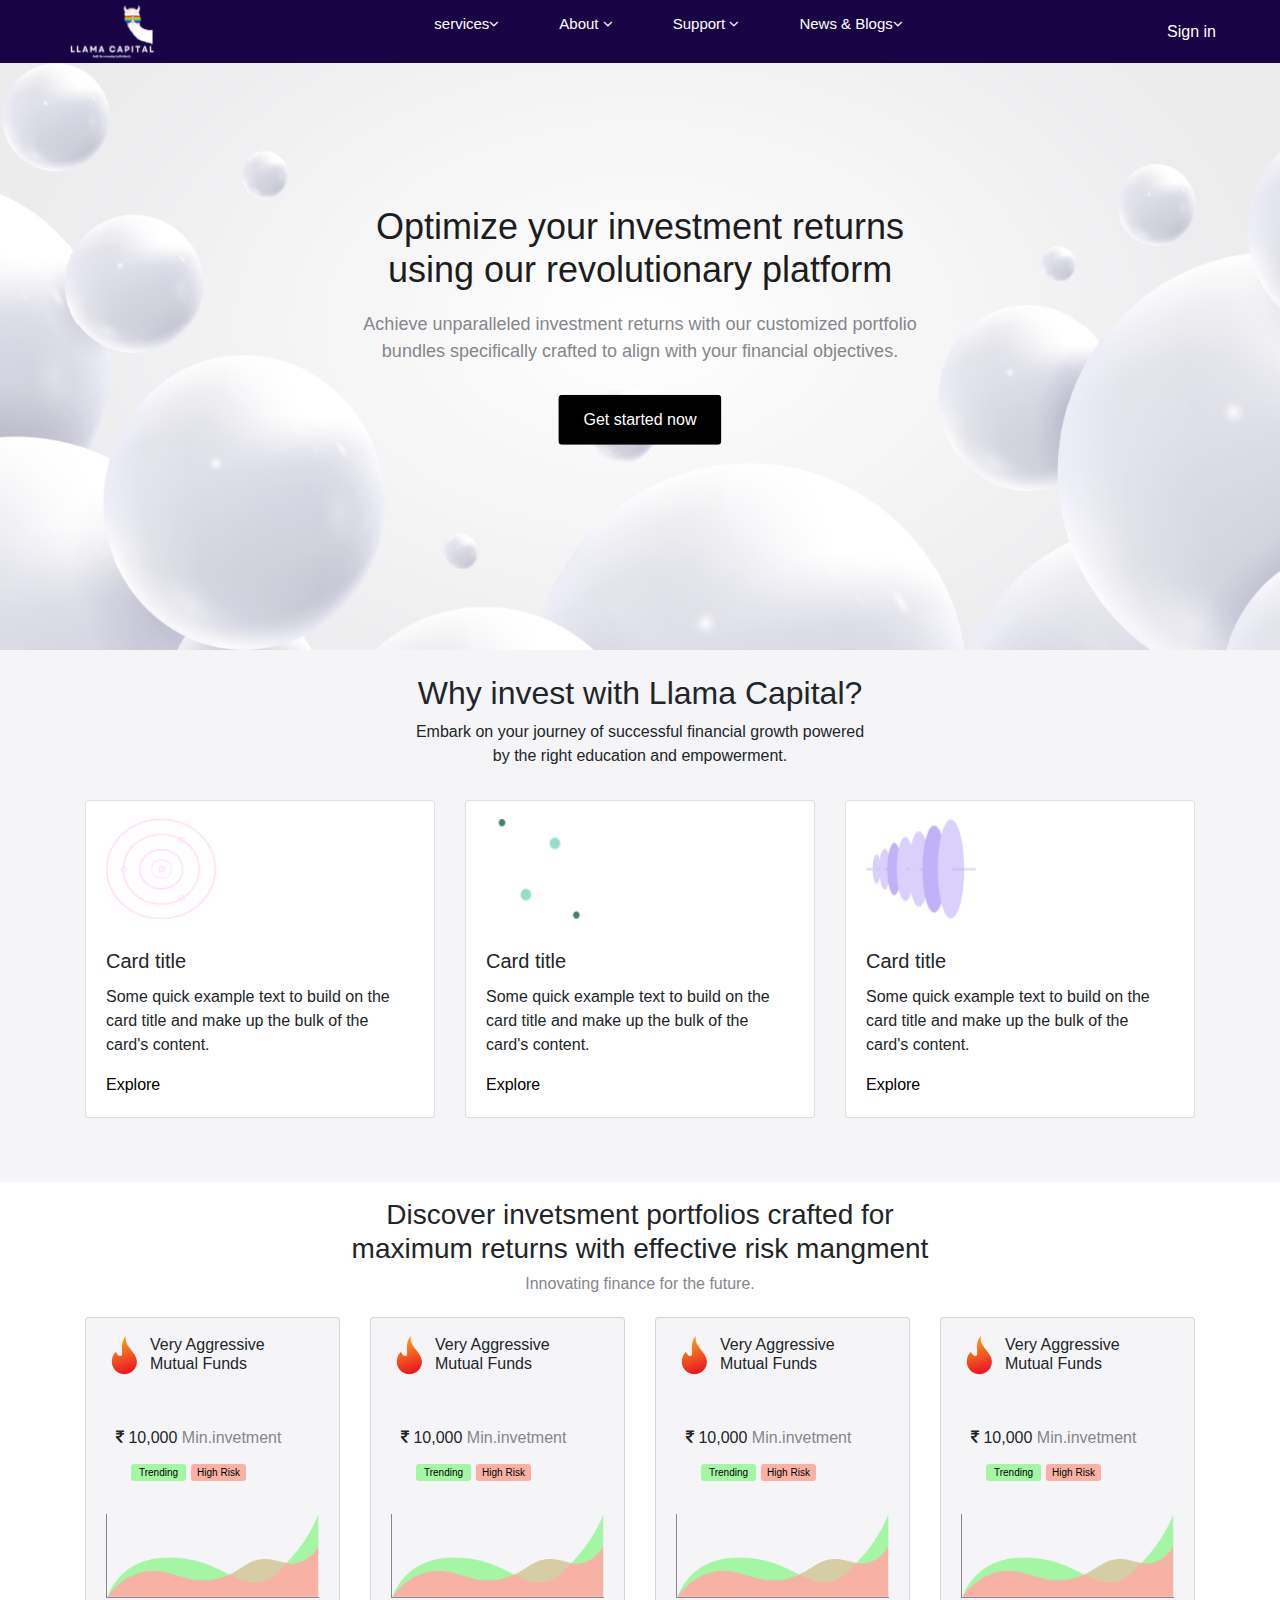
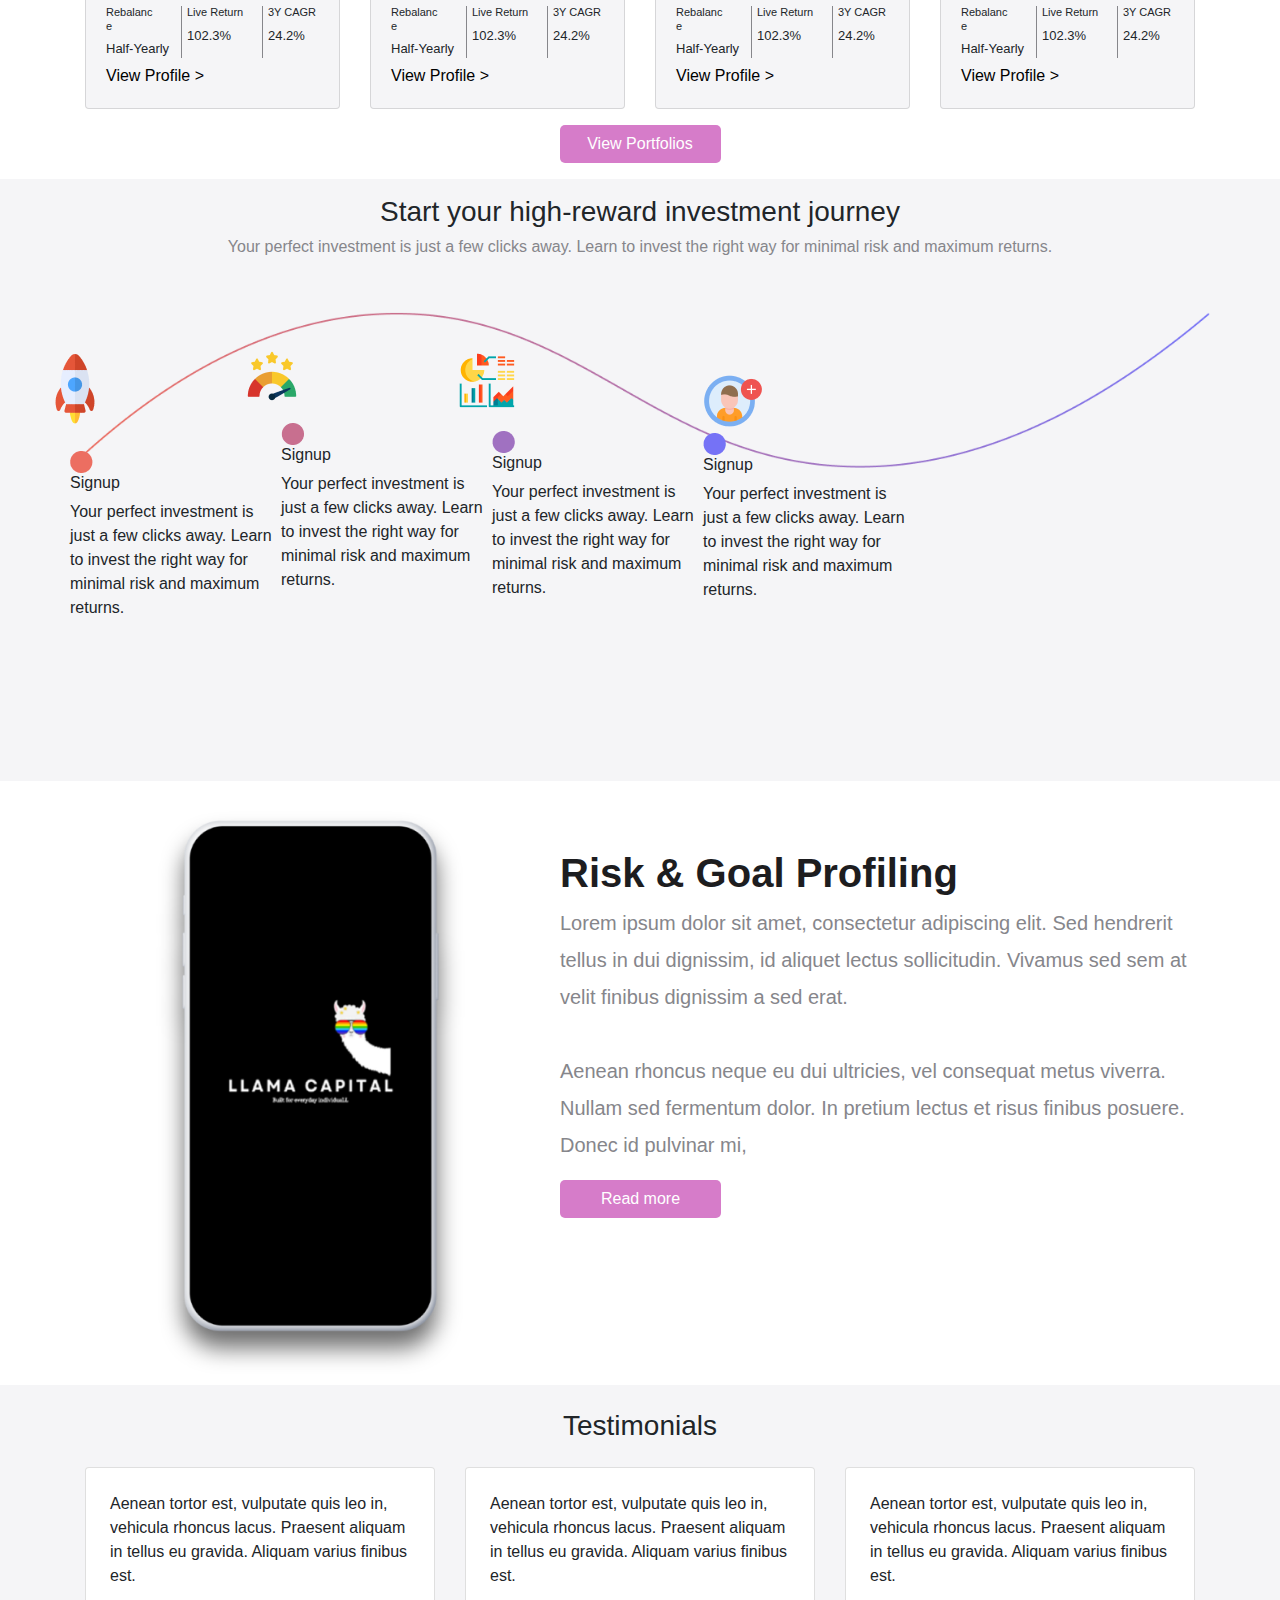
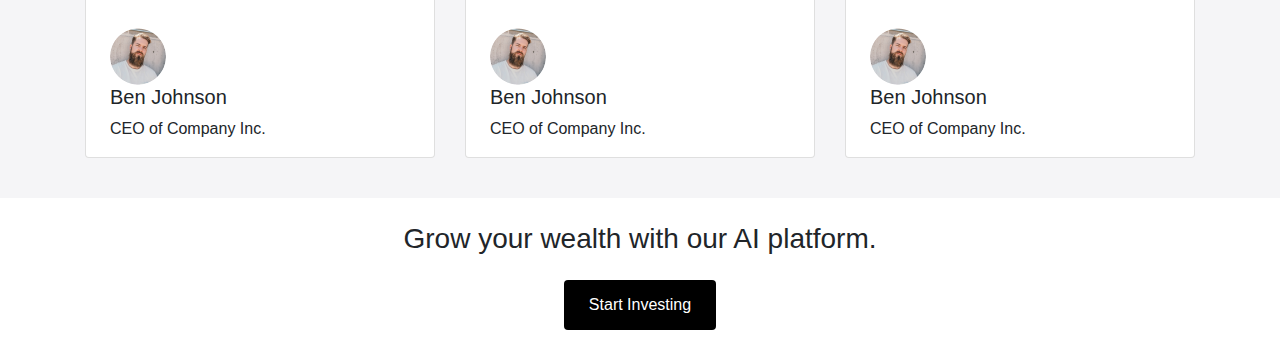
==== commit 40eec9f0: "Update index.html" ====
--- a/index.html
+++ b/index.html
@@ -71,7 +71,7 @@
         <div class="container  pb-5">
             <div class="row">
                 <div class="col-md-12 pt-4">
-                    <h2 class="section-head text-center">Why invest with Wright Research?</h2>
+                    <h2 class="section-head text-center">Why invest with Llama Capital?</h2>
                     <p class="text-center">Embark on your journey of successful financial growth powered <br> by the
                         right education and empowerment.</p>
                 </div>
@@ -93,7 +93,7 @@
                             <h5 class="card-title">Card title</h5>
                             <p class="card-text">Some quick example text to build on the card title and make up the bulk
                                 of the card's content.</p>
-                            <a href="#">Explore</a>
+                            <a href="./try11.html">Explore</a>
                         </div>
                     </div>
                 </div>
@@ -457,4 +457,4 @@
 <!-- <script src="https://cdn.jsdelivr.net/npm/bootstrap@5.3.0/dist/js/bootstrap.bundle.min.js" integrity="sha384-geWF76RCwLtnZ8qwWowPQNguL3RmwHVBC9FhGdlKrxdiJJigb/j/68SIy3Te4Bkz" crossorigin="anonymous"></script> -->
 </body>
 
-</html>+</html>
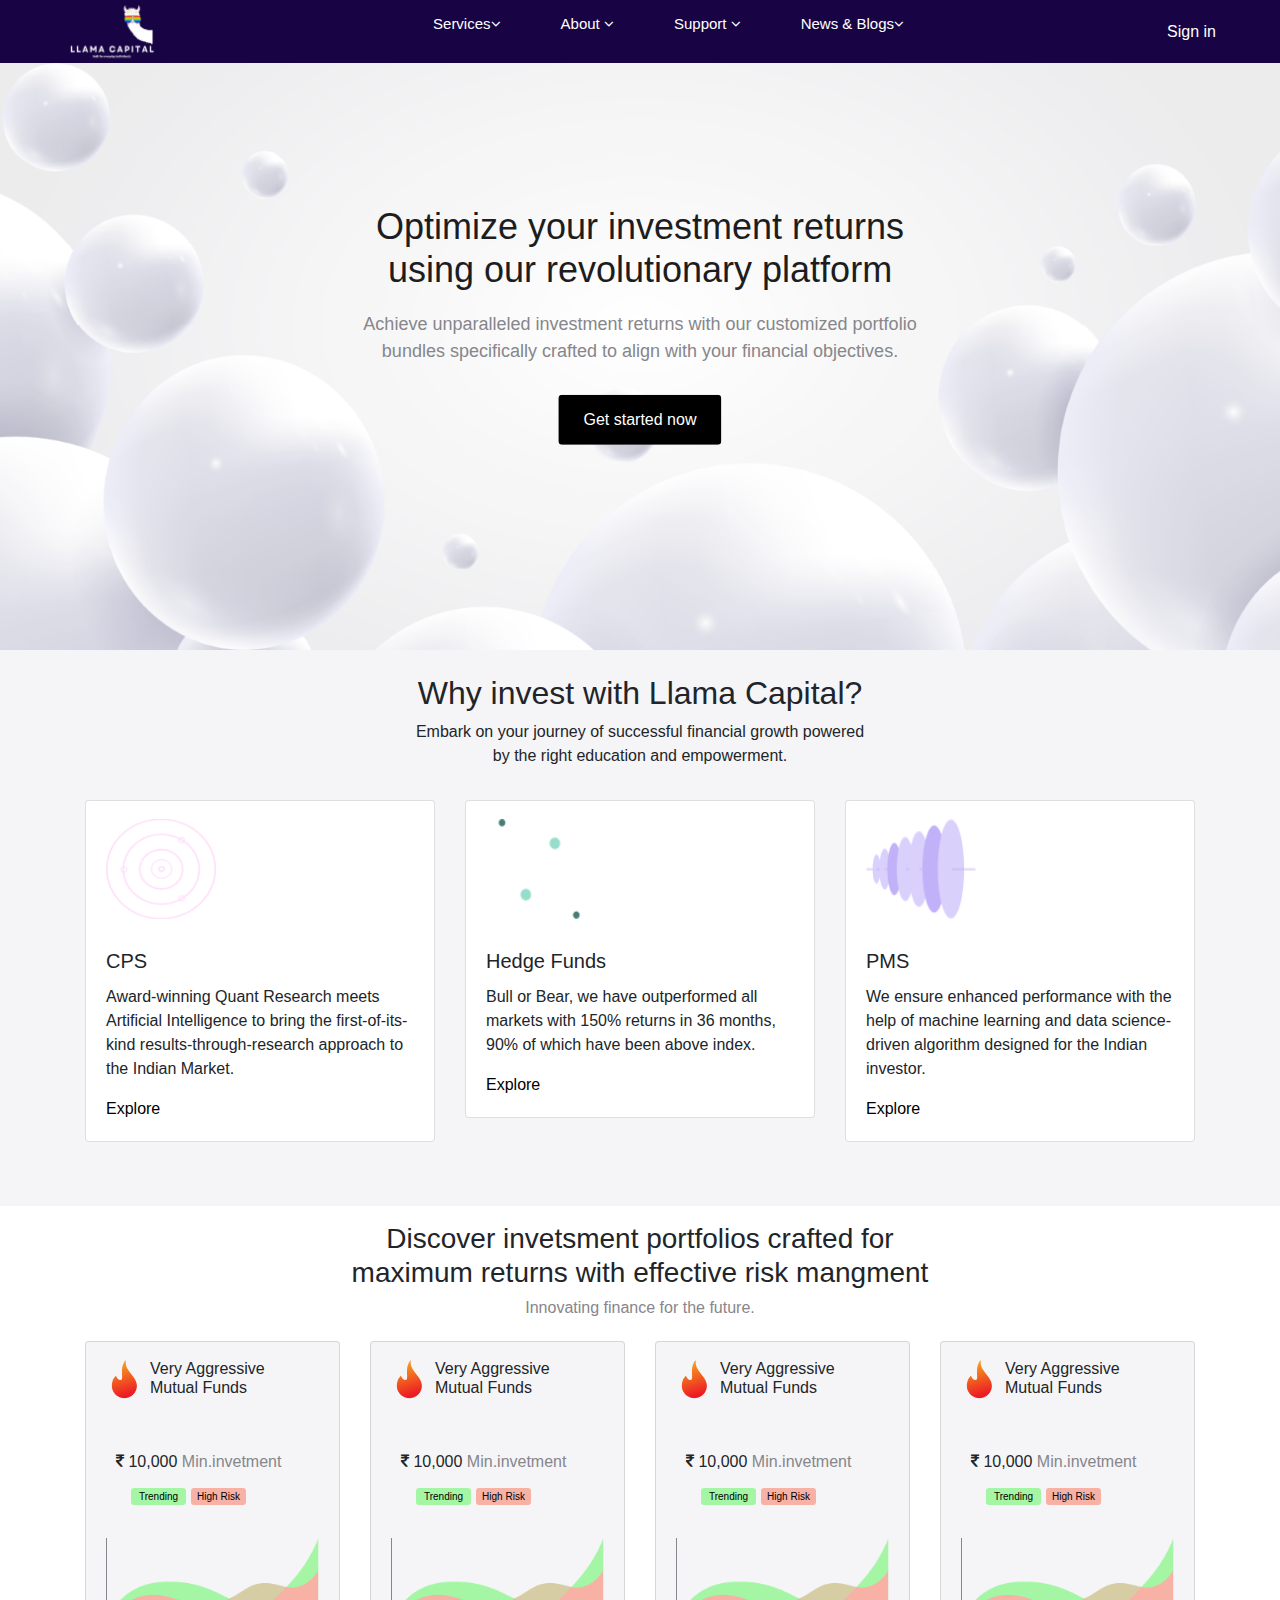
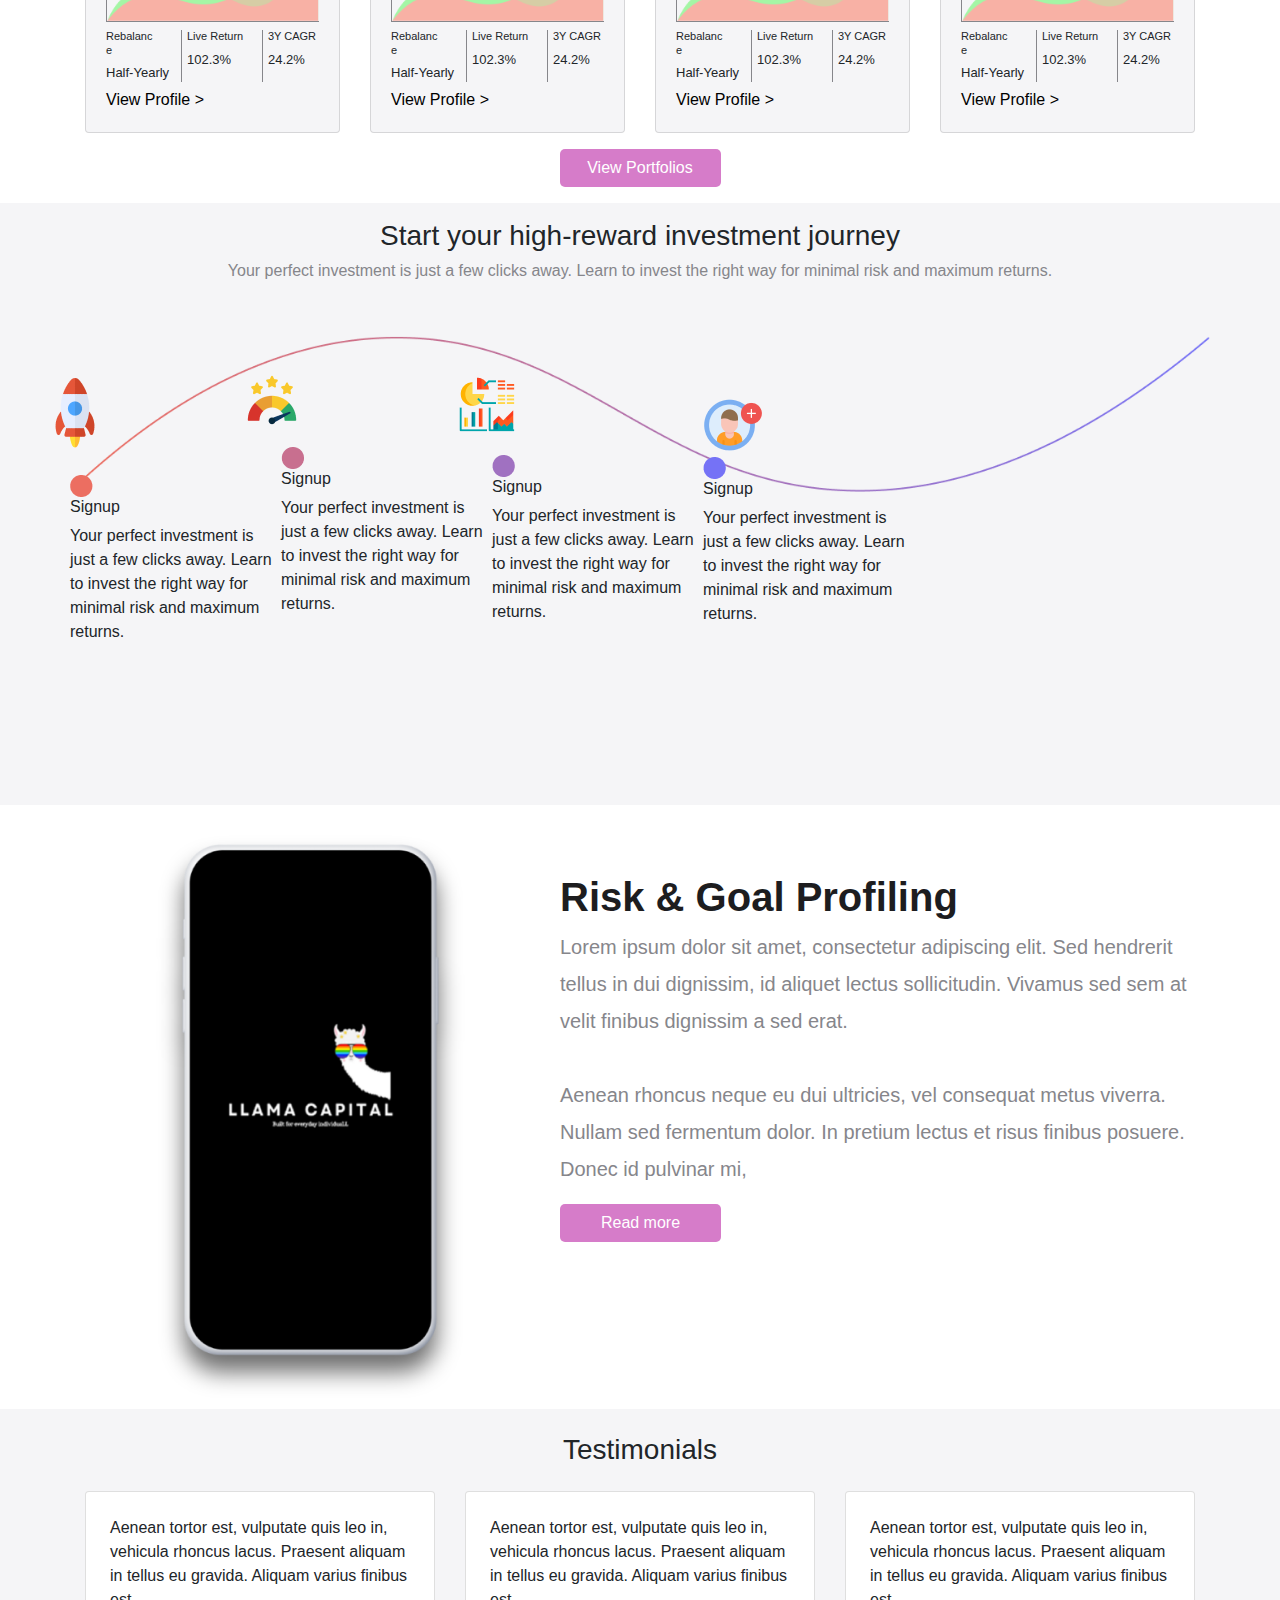
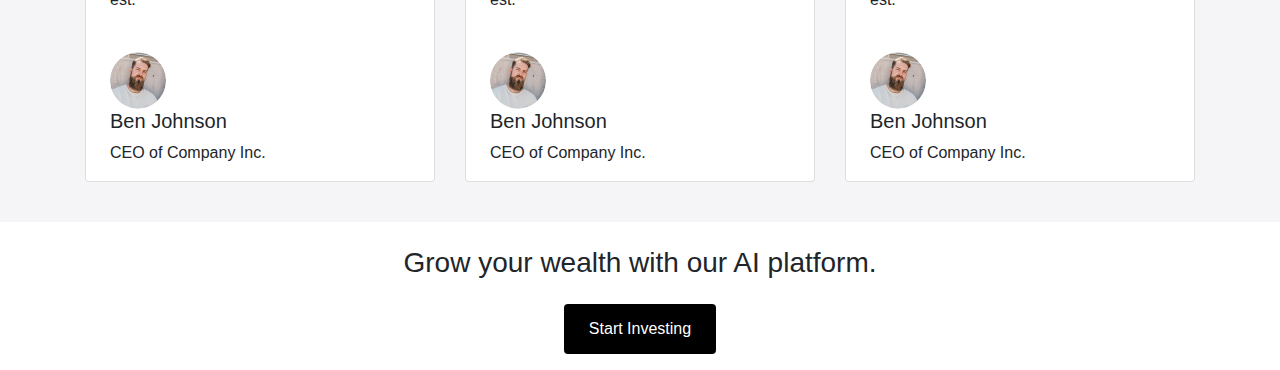
==== commit 97b40cf4: "Update index.html" ====
--- a/index.html
+++ b/index.html
@@ -22,7 +22,7 @@
                 <img src="./assets/images/yellow logo.png" />
             </div>
             <ul class="menu-list">
-                <li><a href="#">services<i class="fa fa-angle-down"></i></a>
+                <li><a href="#">Services<i class="fa fa-angle-down"></i></a>
                     <div class="dropdown-menu">
                         <ul>
                             <li><a href="#">Pricing</a></li>
@@ -79,9 +79,8 @@
                     <div class="card">
                         <img src="./assets/images/Vector.png" class="card-img-top" alt="...">
                         <div class="card-body pt-5">
-                            <h5 class="card-title">Card title</h5>
-                            <p class="card-text">Some quick example text to build on the card title and make up the bulk
-                                of the card's content.</p>
+                            <h5 class="card-title">CPS</h5>
+                            <p class="card-text">Award-winning Quant Research meets Artificial Intelligence to bring the first-of-its-kind results-through-research approach to the Indian Market.</p>
                             <a href="./cps.html">Explore</a>
                         </div>
                     </div>
@@ -90,9 +89,8 @@
                     <div class="card">
                         <img src="./assets/images/Vector (1).png" class="card-img-top" alt="...">
                         <div class="card-body pt-5">
-                            <h5 class="card-title">Card title</h5>
-                            <p class="card-text">Some quick example text to build on the card title and make up the bulk
-                                of the card's content.</p>
+                            <h5 class="card-title">Hedge Funds</h5>
+                            <p class="card-text">Bull or Bear, we have outperformed all markets with 150% returns in 36 months, 90% of which have been above index.</p>
                             <a href="./try11.html">Explore</a>
                         </div>
                     </div>
@@ -101,9 +99,8 @@
                     <div class="card">
                         <img src="./assets/images/Vector (2).png" class="card-img-top" alt="...">
                         <div class="card-body pt-5">
-                            <h5 class="card-title">Card title</h5>
-                            <p class="card-text">Some quick example text to build on the card title and make up the bulk
-                                of the card's content.</p>
+                            <h5 class="card-title">PMS</h5>
+                            <p class="card-text">We ensure enhanced performance with the help of machine learning and data science-driven algorithm designed for the Indian investor.</p>
                             <a href="#">Explore</a>
                         </div>
                     </div>
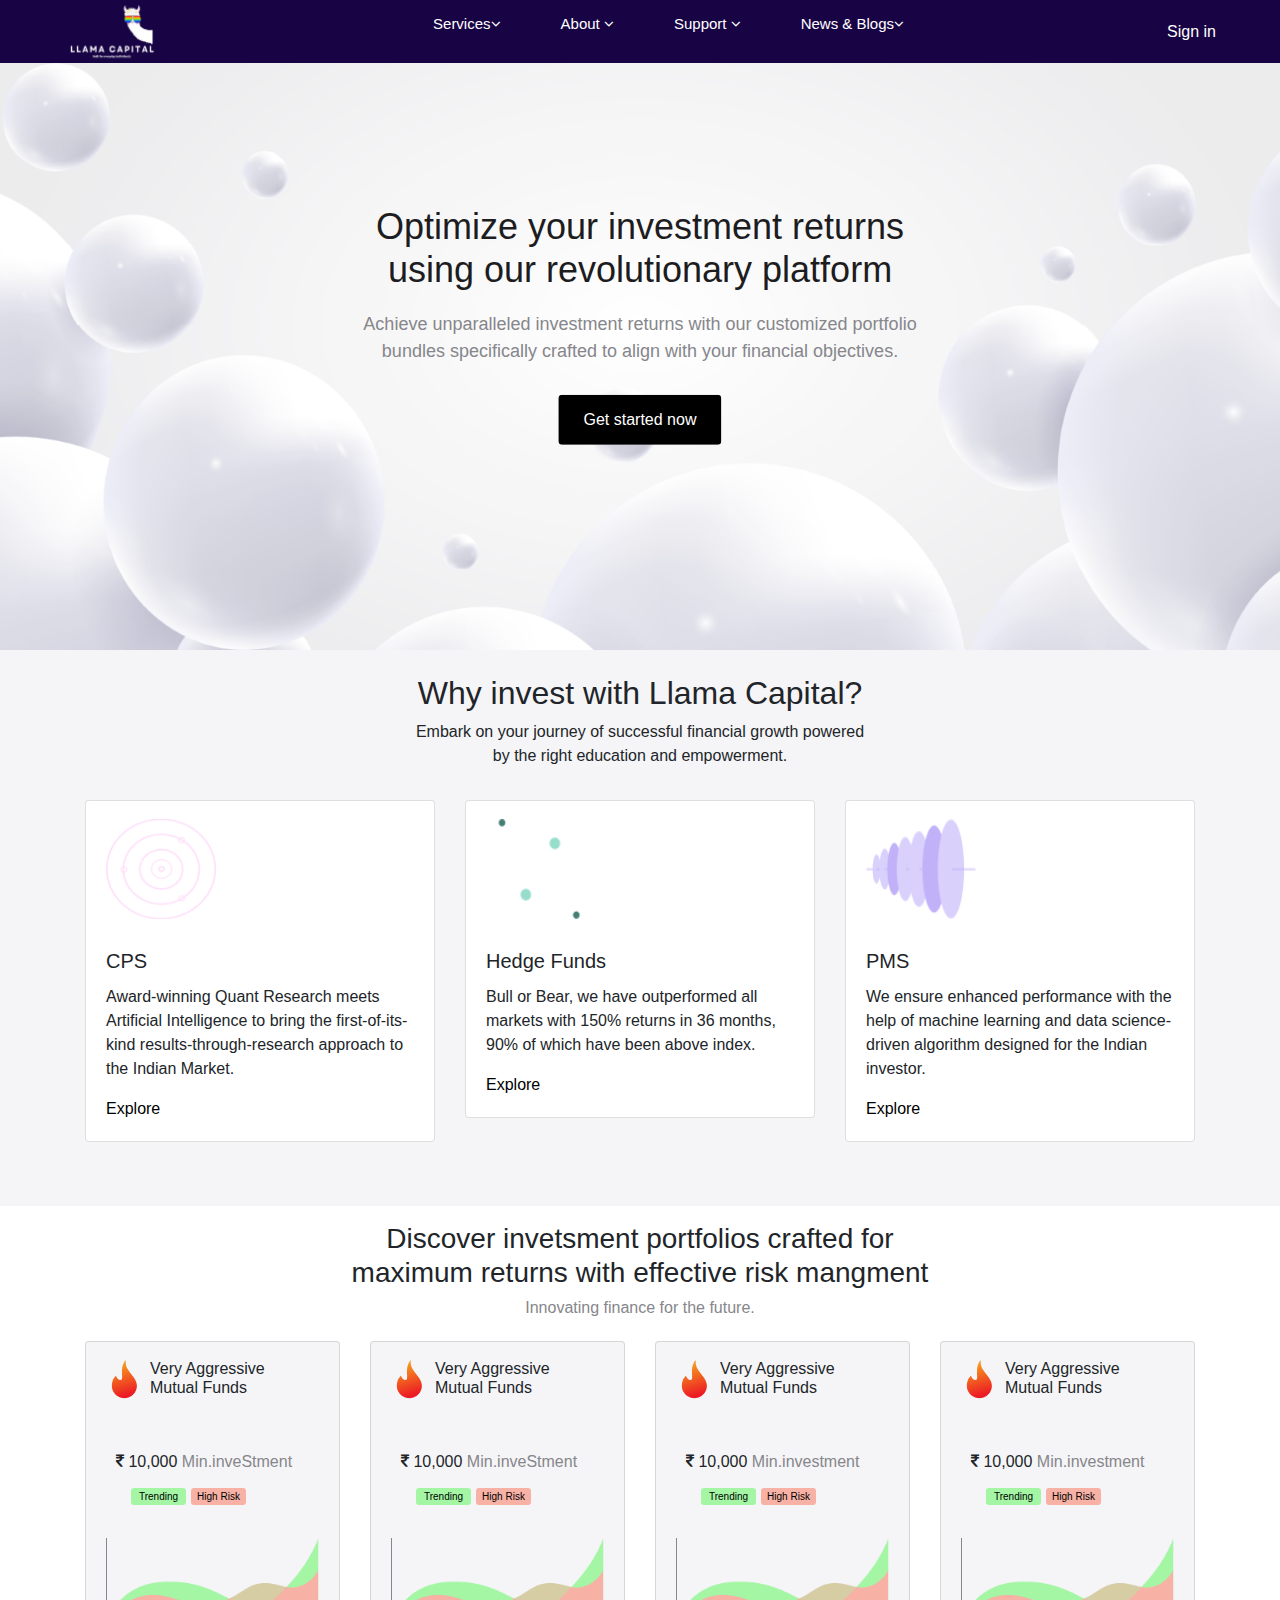
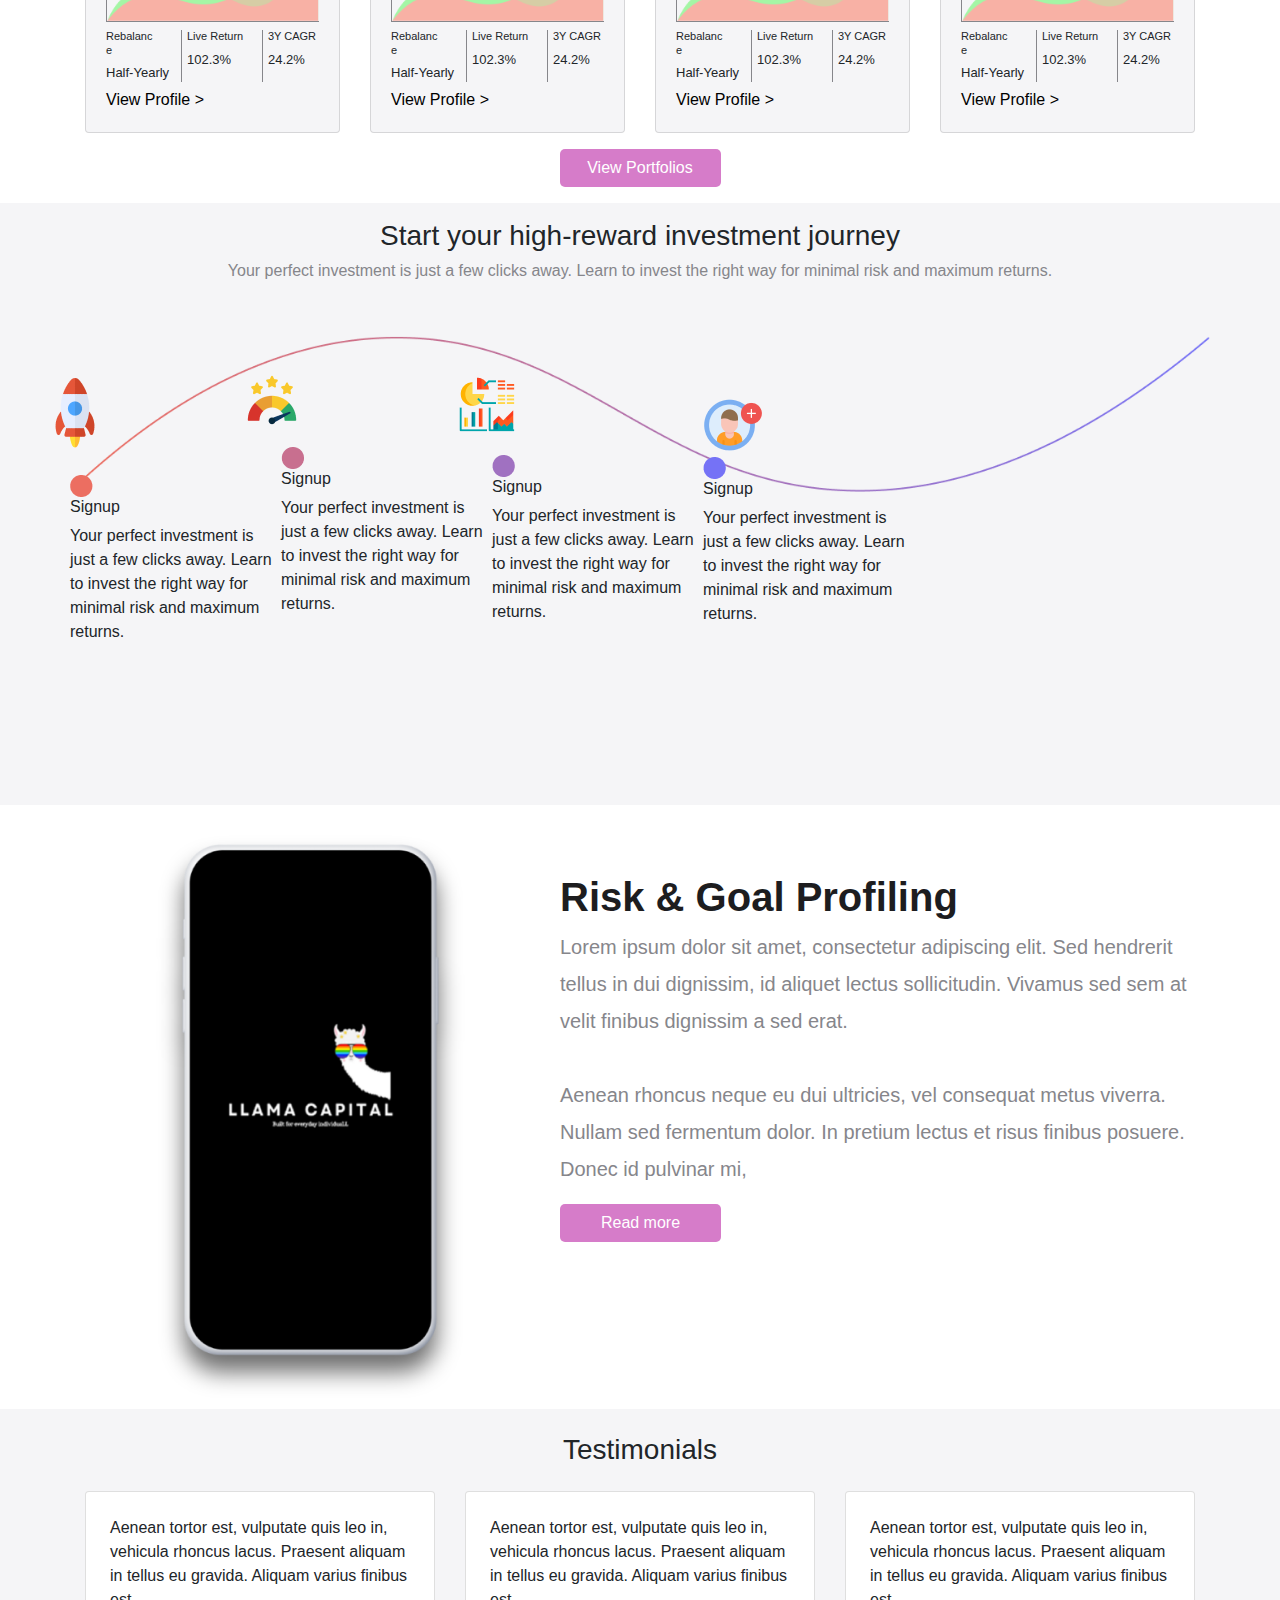
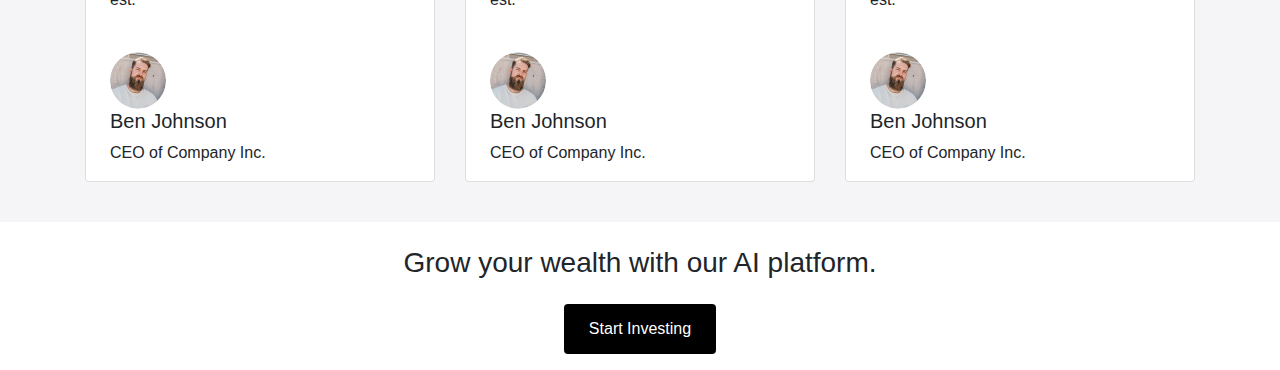
==== commit 539d17b7: "Update index.html" ====
--- a/index.html
+++ b/index.html
@@ -81,7 +81,7 @@
                         <div class="card-body pt-5">
                             <h5 class="card-title">CPS</h5>
                             <p class="card-text">Award-winning Quant Research meets Artificial Intelligence to bring the first-of-its-kind results-through-research approach to the Indian Market.</p>
-                            <a href="./cps.html">Explore</a>
+                            <a href="./CPS.html">Explore</a>
                         </div>
                     </div>
                 </div>
@@ -101,7 +101,7 @@
                         <div class="card-body pt-5">
                             <h5 class="card-title">PMS</h5>
                             <p class="card-text">We ensure enhanced performance with the help of machine learning and data science-driven algorithm designed for the Indian investor.</p>
-                            <a href="#">Explore</a>
+                            <a href="./PMS.html">Explore</a>
                         </div>
                     </div>
                 </div>
@@ -131,7 +131,7 @@
                         <div class="indian-rupee" style="padding-left: 30px;padding-bottom: 20px;">
                             <i class="fa fa-rupee"></i>
                             <span>10,000</span>
-                            <span style="color: #86868B;">Min.invetment</span>
+                            <span style="color: #86868B;">Min.inveStment</span>
                         </div>
                         <div class="card-body">
                             <div class="btn-group" style="position: relative; left: 25px; bottom: 30px; ">
@@ -178,7 +178,7 @@
                         <div class="indian-rupee" style="padding-left: 30px;padding-bottom: 20px;">
                             <i class="fa fa-rupee"></i>
                             <span>10,000</span>
-                            <span style="color: #86868B;">Min.invetment</span>
+                            <span style="color: #86868B;">Min.inveStment</span>
                         </div>
                         <div class="card-body">
                             <div class="btn-group" style="position: relative; left: 25px; bottom: 30px; ">
@@ -225,7 +225,7 @@
                         <div class="indian-rupee" style="padding-left: 30px;padding-bottom: 20px;">
                             <i class="fa fa-rupee"></i>
                             <span>10,000</span>
-                            <span style="color: #86868B;">Min.invetment</span>
+                            <span style="color: #86868B;">Min.investment</span>
                         </div>
                         <div class="card-body">
                             <div class="btn-group" style="position: relative; left: 25px; bottom: 30px; ">
@@ -272,7 +272,7 @@
                         <div class="indian-rupee" style="padding-left: 30px;padding-bottom: 20px;">
                             <i class="fa fa-rupee"></i>
                             <span>10,000</span>
-                            <span style="color: #86868B;">Min.invetment</span>
+                            <span style="color: #86868B;">Min.investment</span>
                         </div>
                         <div class="card-body">
                             <div class="btn-group" style="position: relative; left: 25px; bottom: 30px; ">
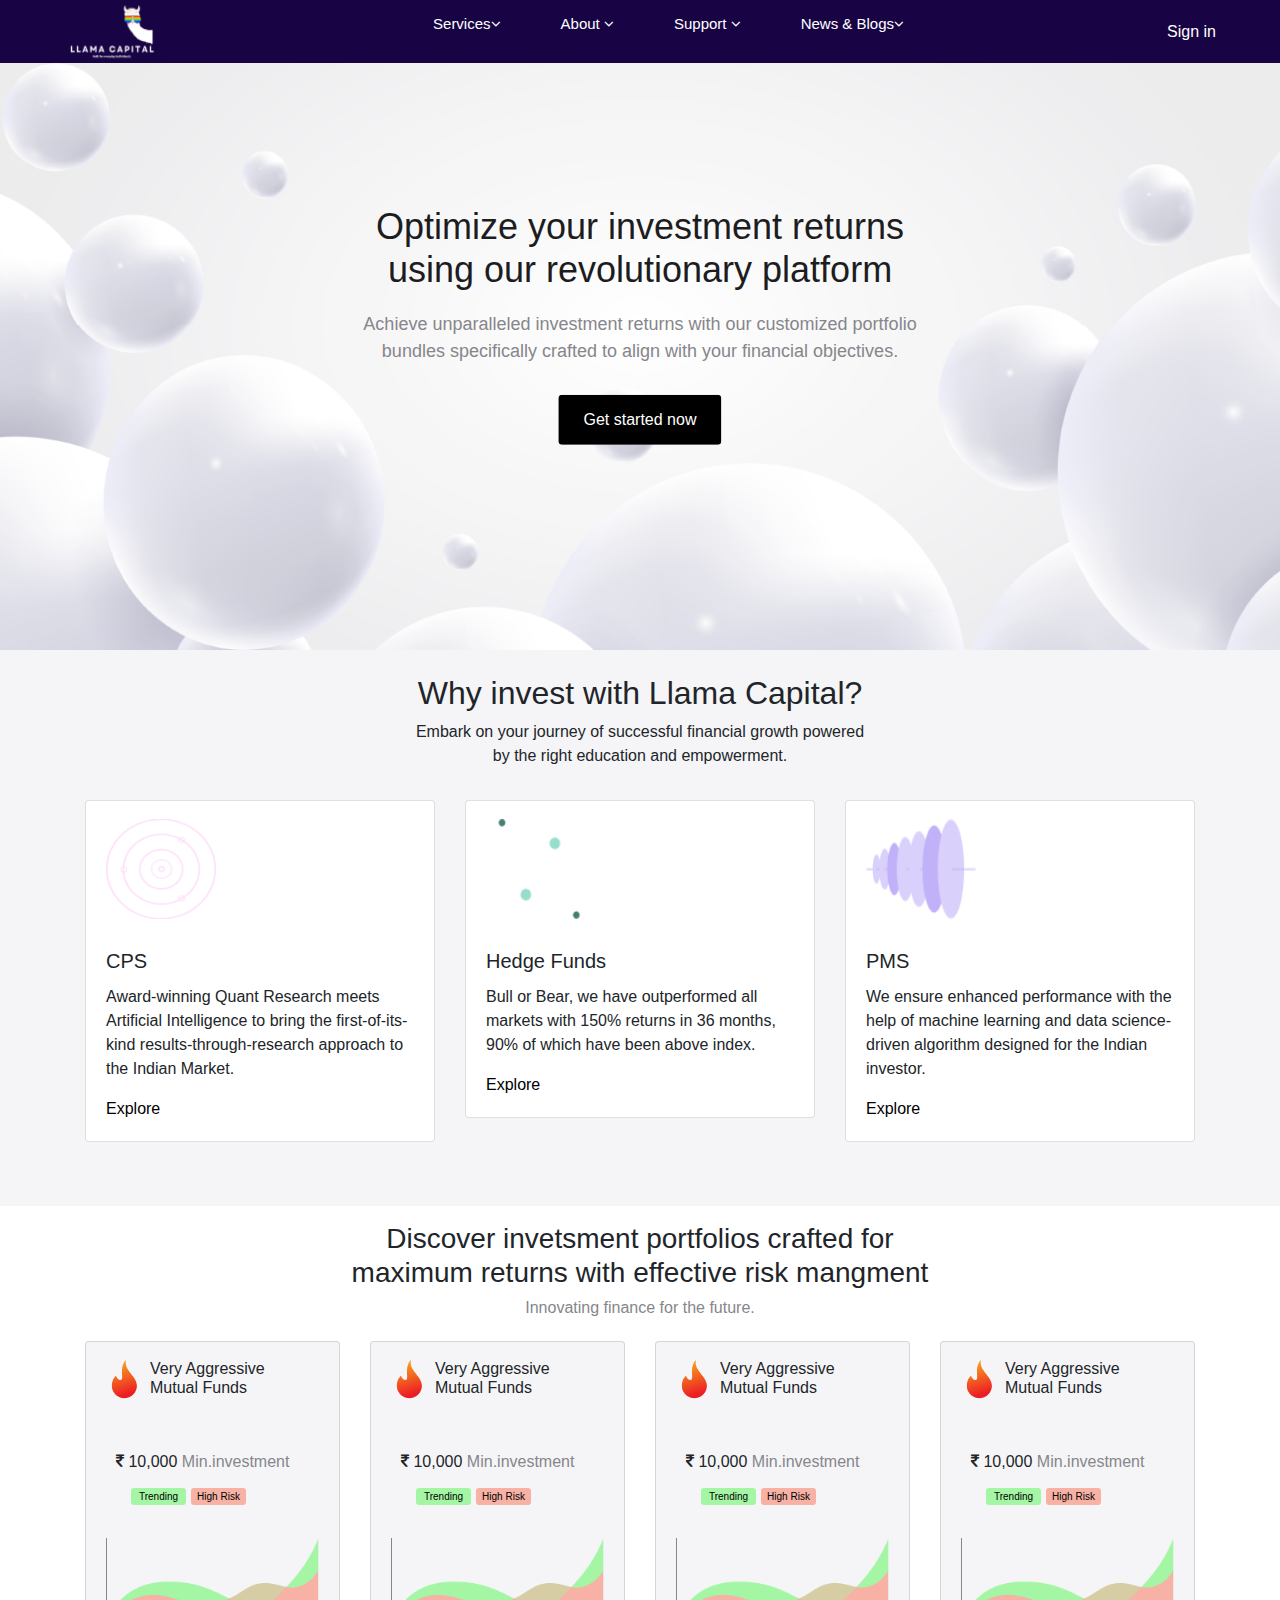
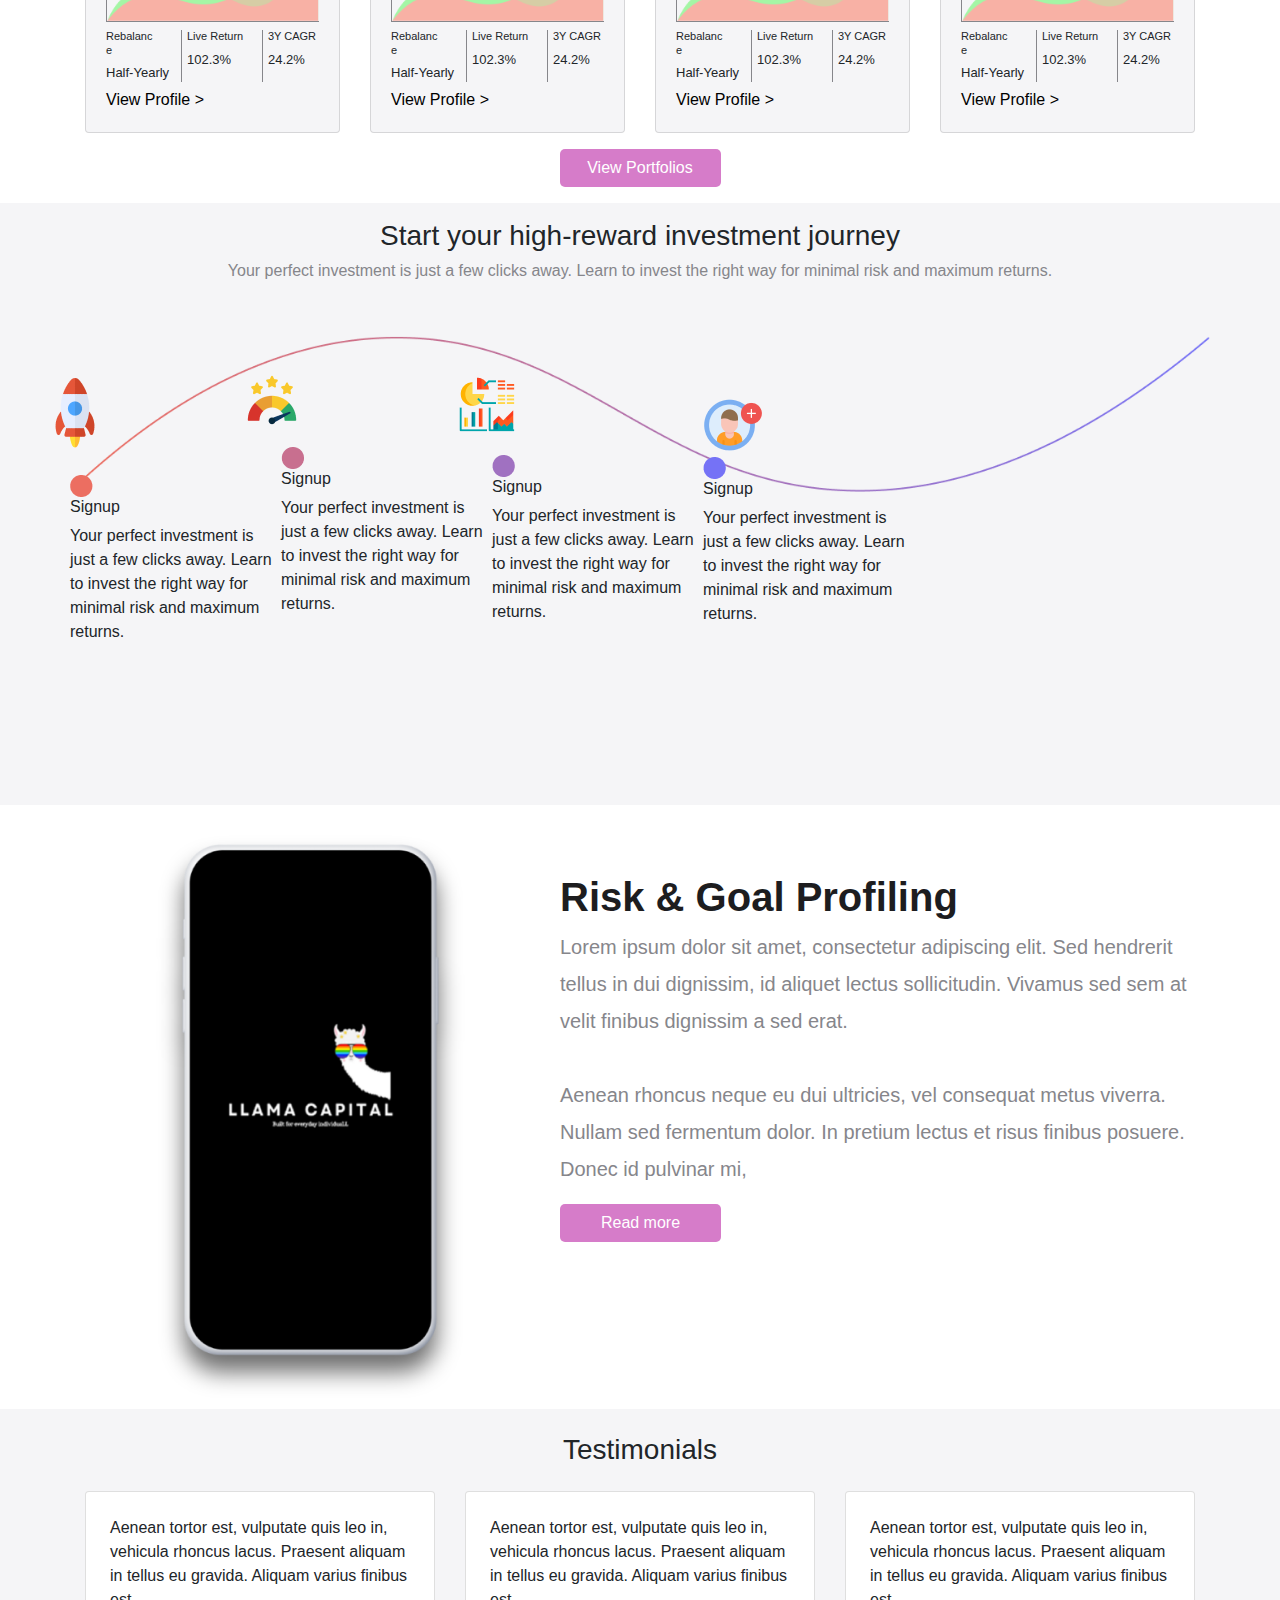
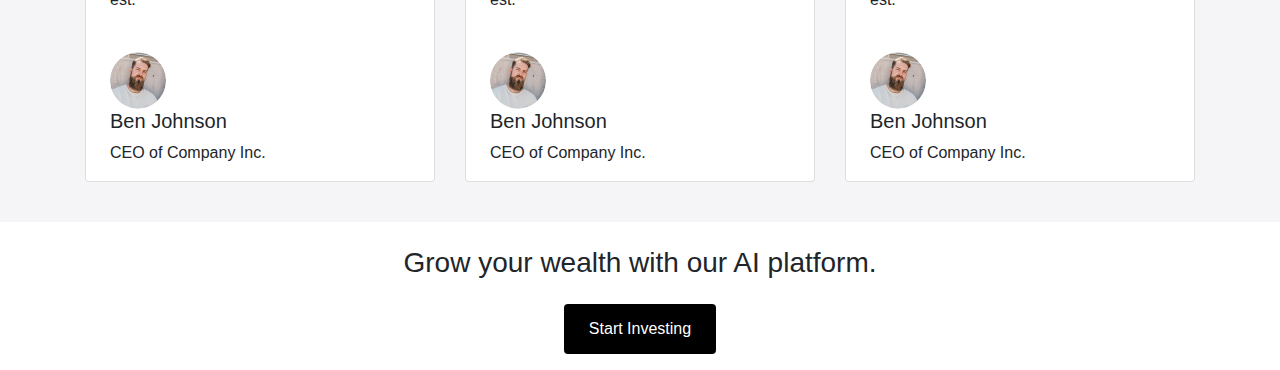
==== commit bd6024be: "Update index.html" ====
--- a/index.html
+++ b/index.html
@@ -131,7 +131,7 @@
                         <div class="indian-rupee" style="padding-left: 30px;padding-bottom: 20px;">
                             <i class="fa fa-rupee"></i>
                             <span>10,000</span>
-                            <span style="color: #86868B;">Min.inveStment</span>
+                            <span style="color: #86868B;">Min.investment</span>
                         </div>
                         <div class="card-body">
                             <div class="btn-group" style="position: relative; left: 25px; bottom: 30px; ">
@@ -178,7 +178,7 @@
                         <div class="indian-rupee" style="padding-left: 30px;padding-bottom: 20px;">
                             <i class="fa fa-rupee"></i>
                             <span>10,000</span>
-                            <span style="color: #86868B;">Min.inveStment</span>
+                            <span style="color: #86868B;">Min.investment</span>
                         </div>
                         <div class="card-body">
                             <div class="btn-group" style="position: relative; left: 25px; bottom: 30px; ">
